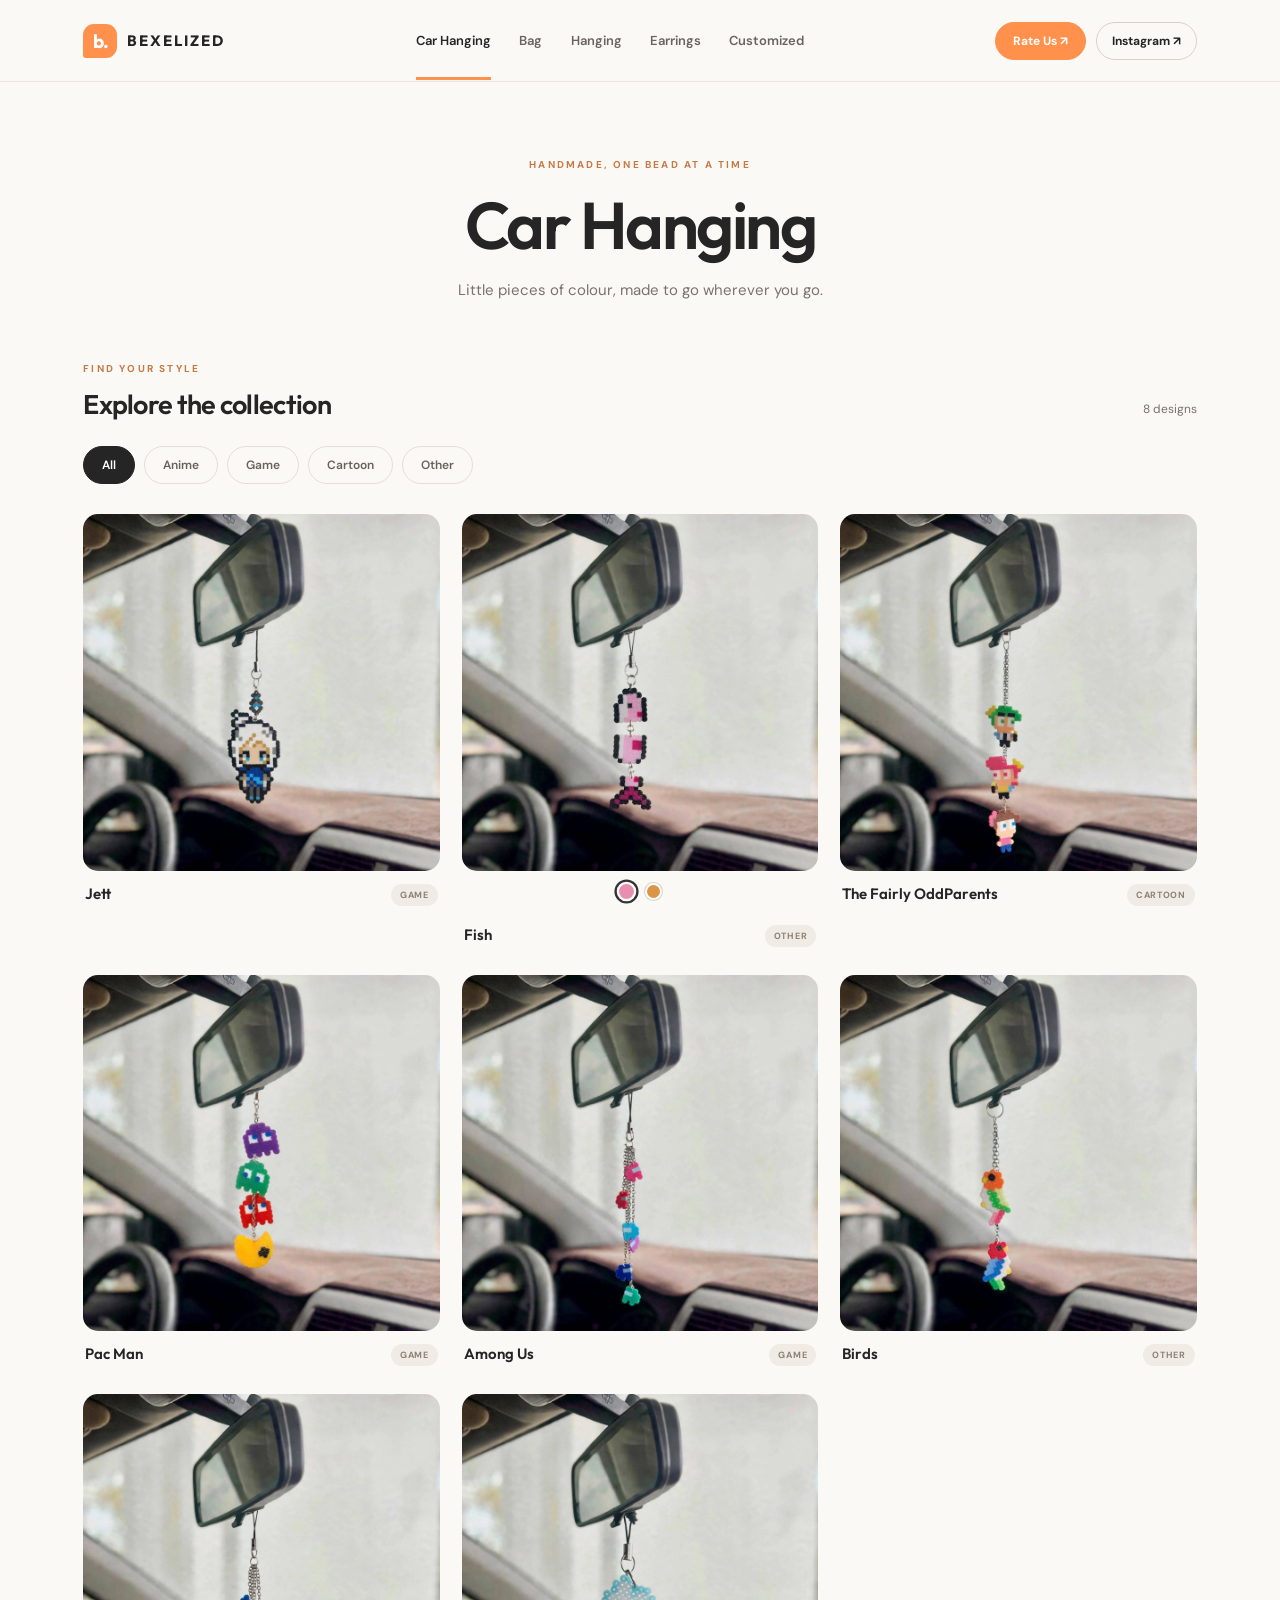
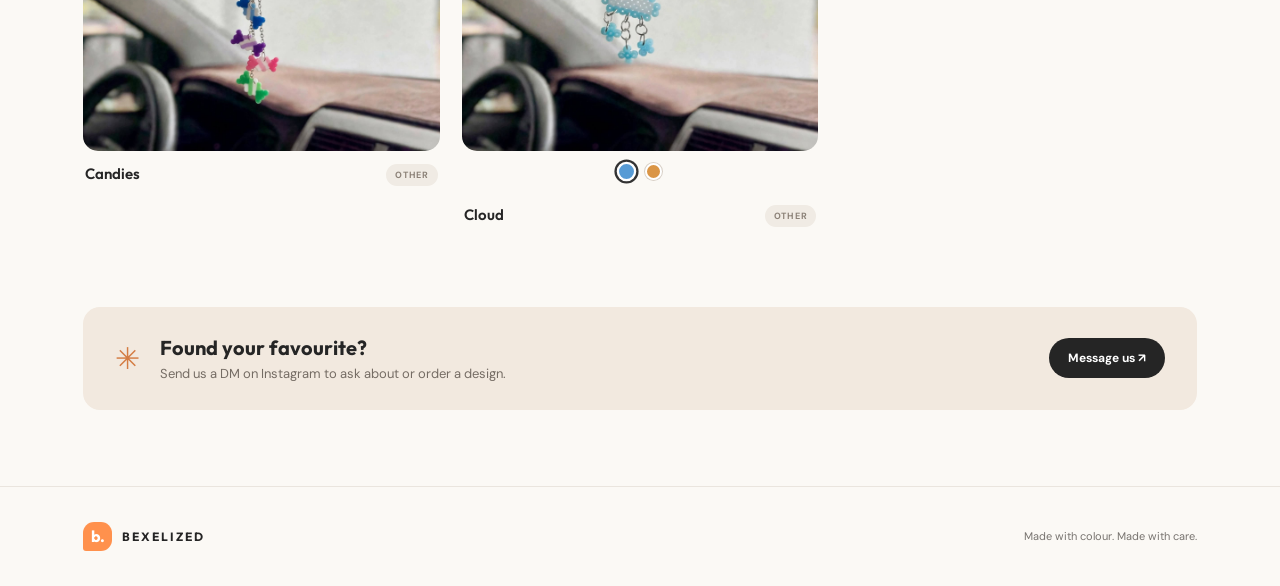
==== index.html @ 6158e5fc "Initial commit" ====
<!DOCTYPE html>
<html lang="en">
<head>
  <meta charset="UTF-8">
  <meta name="viewport" content="width=device-width, initial-scale=1.0">
  <meta name="description" content="Browse handmade fuse-bead creations by Bexelized.">
  <title>Bexelized | Car Hanging</title>
  <link rel="preconnect" href="https://fonts.googleapis.com">
  <link rel="preconnect" href="https://fonts.gstatic.com" crossorigin>
  <link href="https://fonts.googleapis.com/css2?family=DM+Sans:wght@400;500;600;700&family=Outfit:wght@400;500;600;700&display=swap" rel="stylesheet">
  <link rel="stylesheet" href="css/style.css">
  <script src="js/products.js" defer></script>
  <script src="js/app.js" defer></script>
</head>
<body data-category="car-hanging">
  <header class="site-header">
    <a class="brand" href="index.html" aria-label="Bexelized home">
      <span class="brand-mark">b.</span><span>BEXELIZED</span>
    </a>
    <button class="menu-toggle" aria-label="Open navigation" aria-expanded="false">☰</button>
    <nav class="main-nav" aria-label="Product categories">
      <a href="index.html" data-nav="car-hanging">Car Hanging</a>
      <a href="bag.html" data-nav="bag">Bag</a>
      <a href="hanging.html" data-nav="hanging">Hanging</a>
      <a href="earrings.html" data-nav="earrings">Earrings</a>
      <a href="customized.html" data-nav="customized">Customized</a>
    </nav>
    <div class="header-actions">
  <a class="survey-link" href="https://forms.gle/oTZRgMwAg2fXmKsX6"
     target="_blank" rel="noopener noreferrer">Rate Us ↗</a>

  <a class="instagram-link" href="https://www.instagram.com/bexelized/"
     target="_blank" rel="noopener noreferrer">Instagram ↗</a>
</div>
  </header>

  <main>
    <section class="intro">
      <p class="eyebrow">HANDMADE, ONE BEAD AT A TIME</p>
      <h1 id="page-title">Car Hanging</h1>
      <p class="intro-copy">Little pieces of colour, made to go wherever you go.</p>
    </section>

    <section class="catalog" aria-label="Product gallery">
      <div class="filter-heading">
        <div>
          <p class="eyebrow">FIND YOUR STYLE</p>
          <h2>Explore the collection</h2>
        </div>
        <p class="result-count" id="result-count" aria-live="polite"></p>
      </div>
      <div class="filters" role="group" aria-label="Filter products by style">
        <button class="filter-button active" data-filter="all">All</button>
        <button class="filter-button" data-filter="anime">Anime</button>
        <button class="filter-button" data-filter="game">Game</button>
        <button class="filter-button" data-filter="cartoon">Cartoon</button>
        <button class="filter-button" data-filter="other">Other</button>
      </div>
      <div class="product-grid" id="product-grid"></div>
      <p class="empty-state" id="empty-state" hidden>No products in this style yet. Try another filter.</p>
    </section>

    <section class="order-note">
      <span class="order-sparkle">✳</span>
      <div>
        <h2>Found your favourite?</h2>
        <p>Send us a DM on Instagram to ask about or order a design.</p>
      </div>
      <a class="dm-button" href="https://www.instagram.com/direct/t/18104654327009952/" target="_blank" rel="noreferrer">Message us ↗</a>
    </section>
  </main>

  <footer class="site-footer">
    <a class="brand footer-brand" href="index.html"><span class="brand-mark">b.</span><span>BEXELIZED</span></a>
    <p>Made with colour. Made with care.</p>
  </footer>
</body>
</html>
---- css/style.css ----
* { box-sizing: border-box; }
:root {
  --ink: #252525;
  --muted: #77736f;
  --paper: #fbf9f5;
  --white: #fff;
  --orange: #ff914d;
  --line: #eae5de;
  --soft: #f4eee7;
}
html { scroll-behavior: smooth; }
body { margin: 0; color: var(--ink); background: var(--paper); font-family: "DM Sans", sans-serif; }
a { color: inherit; text-decoration: none; }
.site-header {
  min-height: 82px; padding: 0 6.5%; display: flex; align-items: center;
  justify-content: space-between; gap: 28px; background: rgba(251,249,245,.94);
  border-bottom: 1px solid var(--line); position: sticky; top: 0; z-index: 10; backdrop-filter: blur(12px);
}
.brand { display: inline-flex; align-items: center; gap: 10px; font: 700 15px "Outfit", sans-serif; letter-spacing: 2px; white-space: nowrap; }
.brand-mark { width: 34px; height: 34px; display: grid; place-items: center; background: var(--orange); color: white; border-radius: 11px 11px 11px 3px; font: 700 19px "Outfit", sans-serif; letter-spacing: -1px; }
.main-nav { display: flex; align-items: center; justify-content: center; gap: clamp(14px, 2.2vw, 32px); }
.main-nav a { color: #69645f; font-size: 13px; font-weight: 600; padding: 31px 0 28px; border-bottom: 3px solid transparent; transition: .2s; white-space: nowrap; }
.main-nav a:hover, .main-nav a.active { color: var(--ink); border-color: var(--orange); }
.instagram-link { font-size: 12px; font-weight: 700; border: 1px solid #d9d0c6; border-radius: 30px; padding: 10px 15px; white-space: nowrap; }
.instagram-link:hover { background: var(--ink); border-color: var(--ink); color: white; }
.menu-toggle { display: none; border: 0; background: none; font-size: 24px; cursor: pointer; }
main { width: min(1120px, 87%); margin: 0 auto; }
.intro { text-align: center; padding: 76px 0 62px; }
.eyebrow { margin: 0 0 12px; color: #c77945; font-size: 10px; font-weight: 700; letter-spacing: 2.2px; }
h1, h2 { font-family: "Outfit", sans-serif; }
.intro h1 { margin: 0; font-size: clamp(42px, 6vw, 66px); font-weight: 600; letter-spacing: -2.5px; }
.intro-copy { margin: 14px 0 0; color: var(--muted); font-size: 15px; }
.catalog { padding-bottom: 80px; }
.filter-heading { display: flex; justify-content: space-between; align-items: end; gap: 20px; }
.filter-heading h2 { margin: 0; font-size: 27px; font-weight: 600; letter-spacing: -.7px; }
.result-count { color: var(--muted); font-size: 12px; margin: 0 0 4px; }
.filters { display: flex; flex-wrap: wrap; gap: 9px; padding: 25px 0 30px; }
.filter-button { border: 1px solid #e5ded5; background: transparent; color: #68625c; border-radius: 30px; padding: 10px 18px; font: 600 12px "DM Sans", sans-serif; cursor: pointer; transition: .2s; }
.filter-button:hover { border-color: var(--orange); color: var(--ink); }
.filter-button.active { background: var(--ink); border-color: var(--ink); color: white; }
.product-grid { display: grid; grid-template-columns: repeat(3, minmax(0, 1fr)); gap: 28px 22px; }
.product-card { min-width: 0; }
.product-photo { aspect-ratio: 1 / 1; overflow: hidden; border-radius: 15px; background: #f0e9df; position: relative; }
.product-photo img { width: 100%; height: 100%; display: block; object-fit: cover; transition: transform .45s ease; }
.product-card:hover .product-photo img { transform: scale(1.045); }
.photo-placeholder { width: 100%; height: 100%; display: grid; place-items: center; color: #a49a8e; font: 500 13px "Outfit", sans-serif; letter-spacing: .5px; background: radial-gradient(circle at 30% 25%, #fff9ef, #eadfd2); }
.product-info { display: flex; justify-content: space-between; align-items: start; gap: 10px; padding: 13px 2px 0; }
.product-info h3 { margin: 0; font: 600 15px "Outfit", sans-serif; }
.product-tag { color: #8b8177; background: #f0ebe4; border-radius: 20px; padding: 5px 9px; font-size: 9px; font-weight: 700; text-transform: uppercase; letter-spacing: .7px; white-space: nowrap; }
.empty-state { text-align: center; color: var(--muted); padding: 55px 10px; }
.order-note { margin: 0 0 76px; padding: 28px 32px; display: flex; align-items: center; gap: 20px; background: #f2e9df; border-radius: 17px; }
.order-sparkle { color: #d47c43; font-size: 30px; }
.order-note h2 { margin: 0 0 5px; font-size: 20px; }
.order-note p { margin: 0; color: #756c64; font-size: 13px; }
.dm-button { margin-left: auto; flex-shrink: 0; padding: 12px 19px; background: var(--ink); color: white; border-radius: 30px; font-size: 12px; font-weight: 700; }
.dm-button:hover { background: #c77945; }
.site-footer { min-height: 100px; padding: 25px 6.5%; border-top: 1px solid var(--line); display: flex; align-items: center; justify-content: space-between; }
.footer-brand { font-size: 12px; }
.footer-brand .brand-mark { width: 29px; height: 29px; font-size: 16px; }
.site-footer p { color: var(--muted); font-size: 11px; }
@media (max-width: 900px) {
  .site-header { padding: 0 5%; }
  .main-nav { gap: 13px; }
  .main-nav a { font-size: 11px; }
  .instagram-link { display: none; }
  .product-grid { grid-template-columns: repeat(2, minmax(0, 1fr)); }
}
@media (max-width: 640px) {
  .site-header { min-height: 68px; flex-wrap: wrap; }
  .menu-toggle { display: block; margin-left: auto; }
  .main-nav { display: none; order: 3; width: 100%; padding: 0 0 14px; flex-direction: column; align-items: stretch; gap: 0; }
  .main-nav.open { display: flex; }
  .main-nav a { padding: 12px 4px; border-bottom: 1px solid var(--line); }
  .intro { padding: 58px 0 48px; }
  .intro h1 { letter-spacing: -1.5px; }
  .filter-heading { align-items: start; flex-direction: column; gap: 8px; }
  .filters { gap: 7px; padding: 20px 0 24px; }
  .filter-button { padding: 9px 13px; font-size: 11px; }
  .product-grid { gap: 22px 13px; }
  .product-info { flex-direction: column; gap: 7px; }
  .order-note { align-items: flex-start; flex-wrap: wrap; padding: 23px; margin-bottom: 55px; }
  .order-note > div { flex: 1; min-width: 180px; }
  .dm-button { margin-left: 49px; }
  .site-footer { padding: 22px 6.5%; }
}
@media (max-width: 380px) { .product-grid { grid-template-columns: 1fr 1fr; } .product-tag { font-size: 8px; } }
.header-actions {
  display: flex;
  align-items: center;
  gap: 10px;
}

.survey-link {
  font-size: 12px;
  font-weight: 700;
  background: var(--orange);
  color: white;
  border: 1px solid var(--orange);
  border-radius: 30px;
  padding: 10px 17px;
  white-space: nowrap;
  transition: .2s;
}

.survey-link:hover {
  background: var(--ink);
  border-color: var(--ink);
}
/* Product color selector */

.product-swatches {
  display: flex;
  justify-content: center;
  align-items: center;
  gap: 10px;
  padding: 12px 0;
}

.color-swatch {
  width: 17px;
  height: 17px;
  padding: 0;
  border: 2px solid white;
  border-radius: 50%;
  box-shadow: 0 0 0 1px #d8d0c7;
  cursor: pointer;
  transition: 0.2s ease;
}

.color-swatch:hover {
  transform: scale(1.2);
}

.color-swatch.active {
  box-shadow: 0 0 0 2px #333;
  transform: scale(1.15);
}
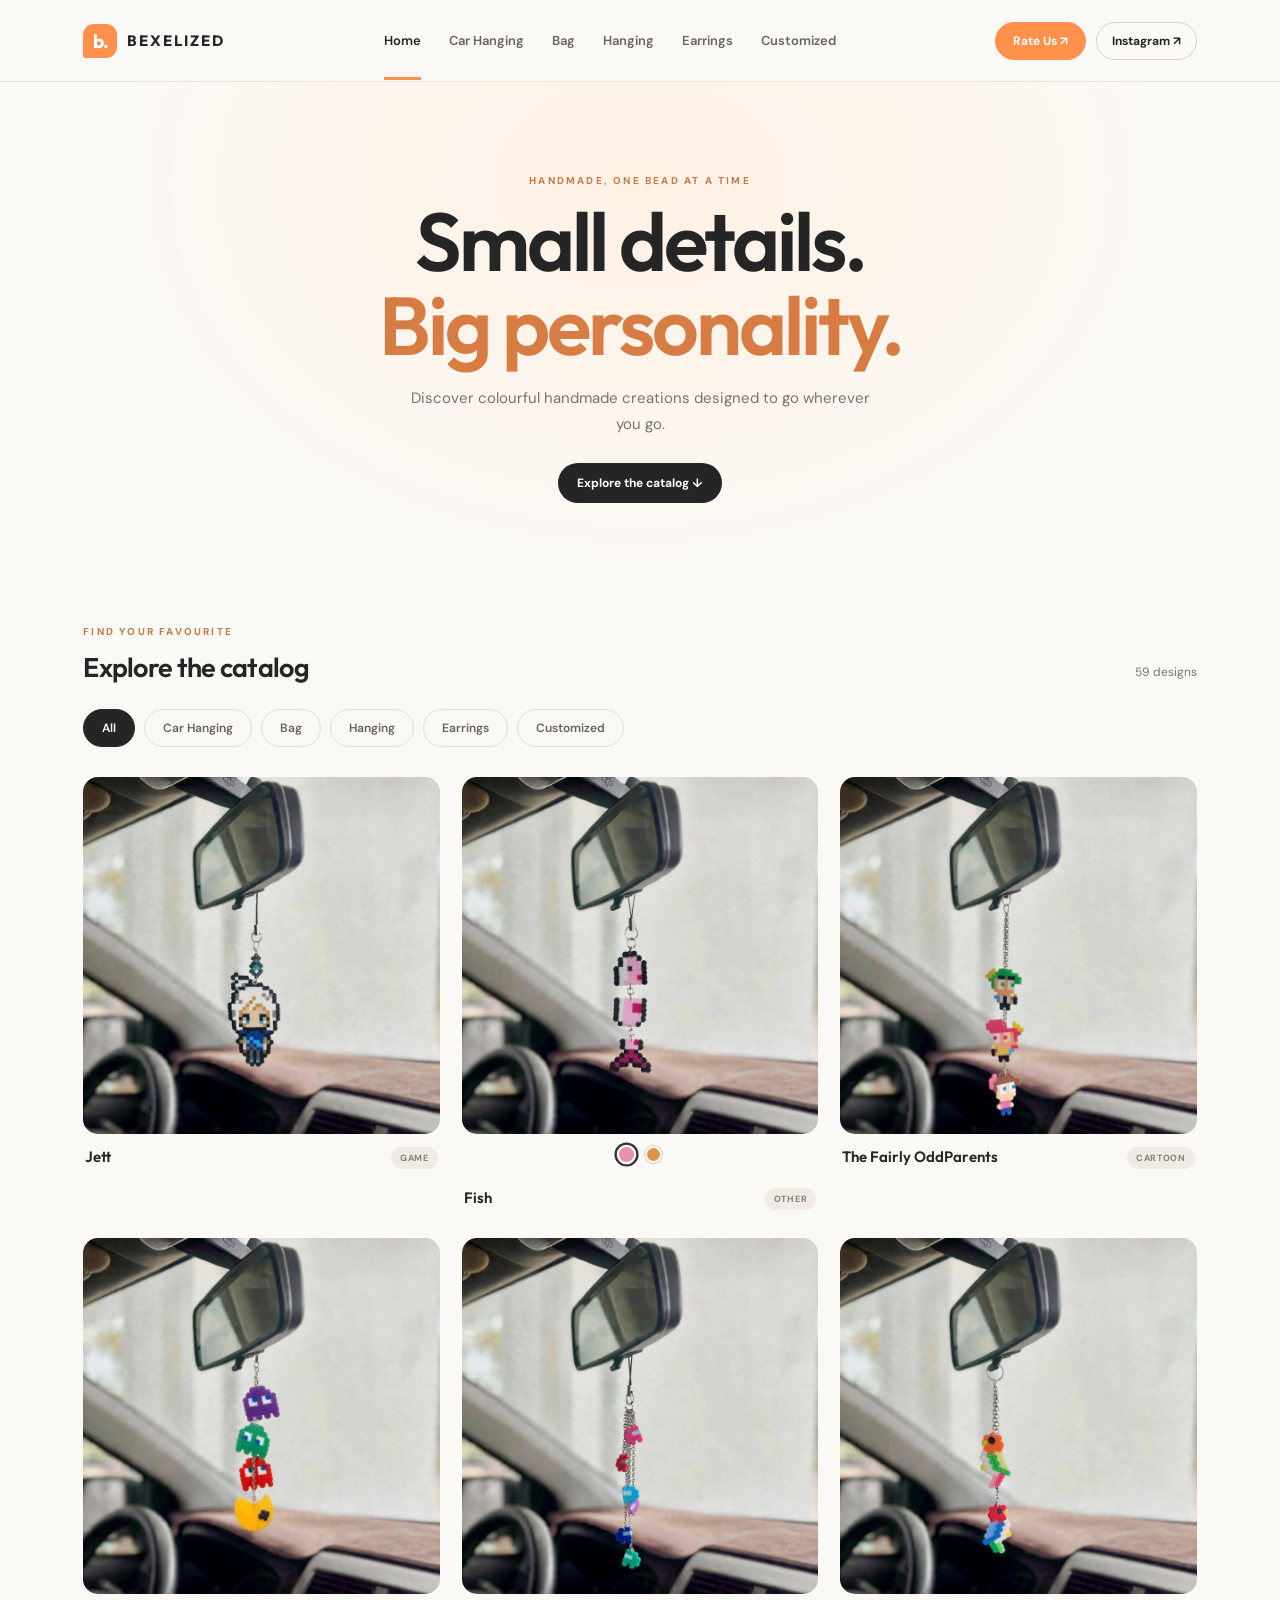
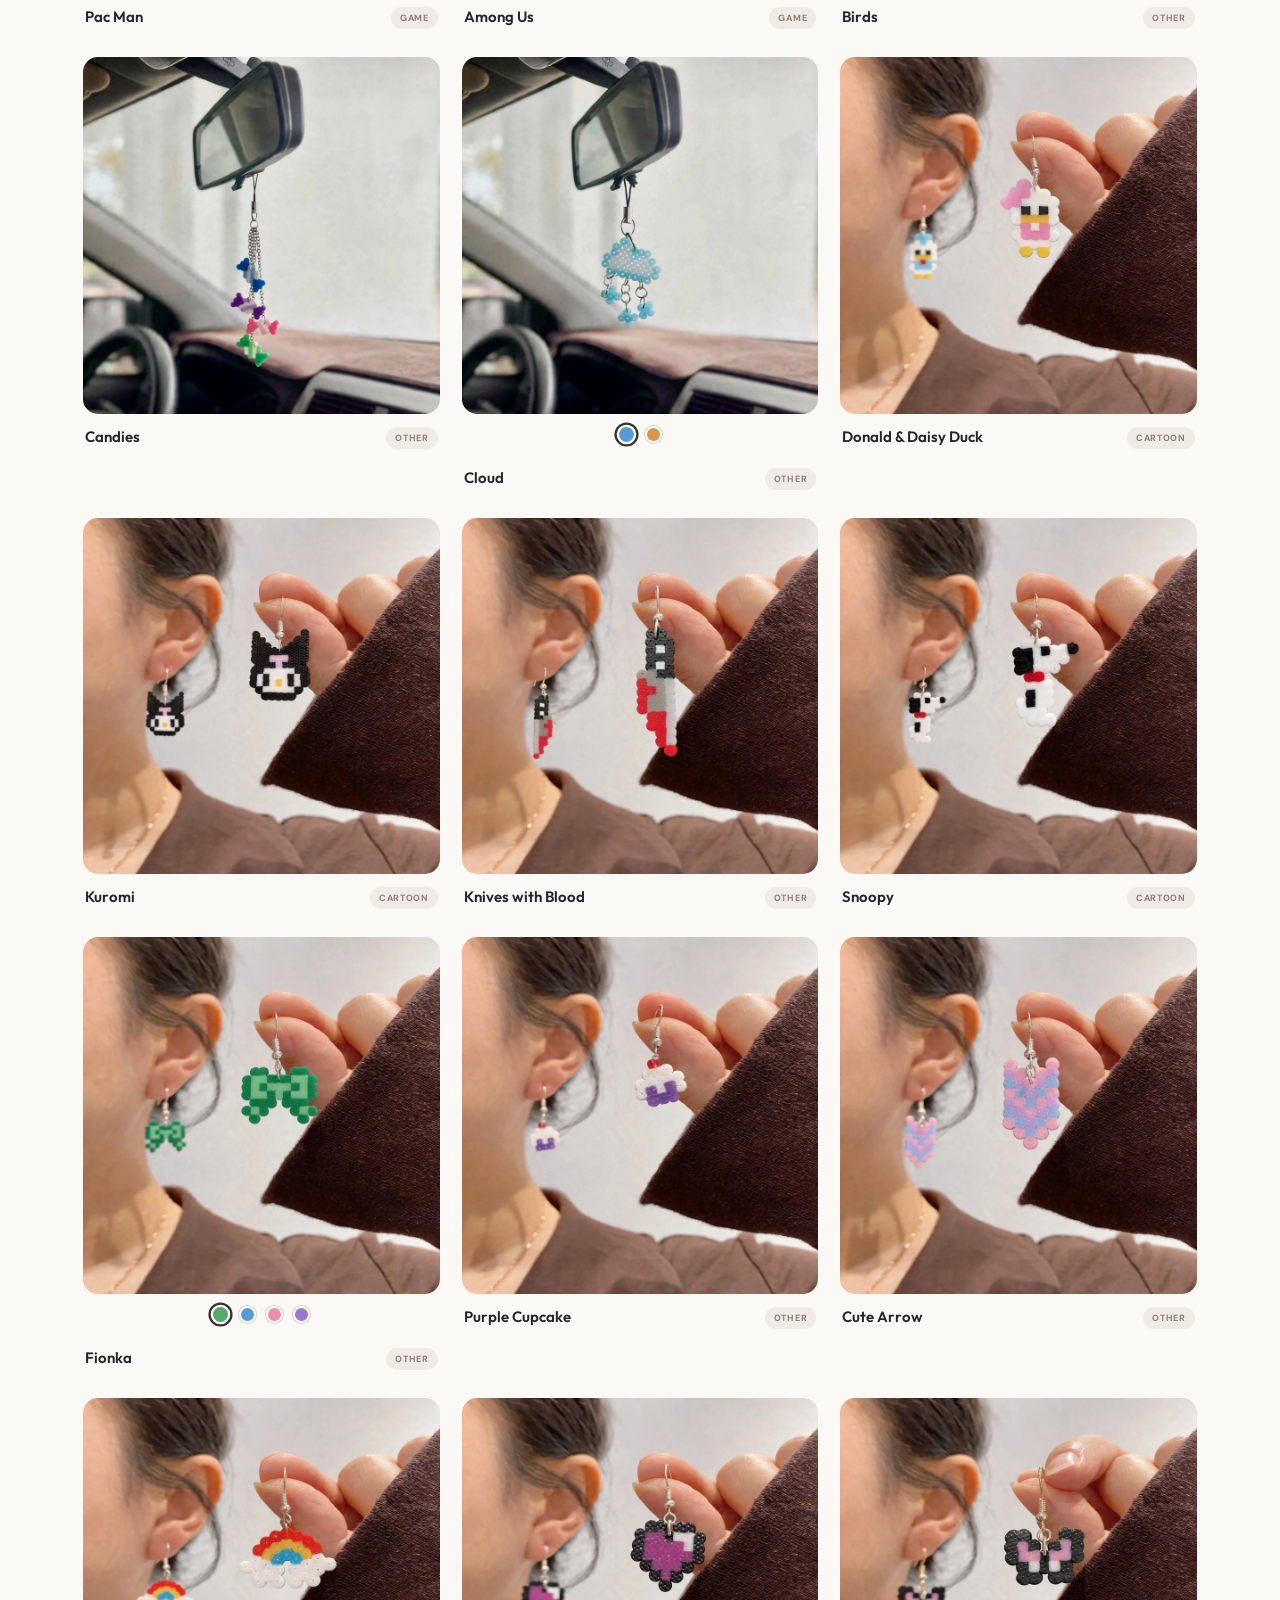
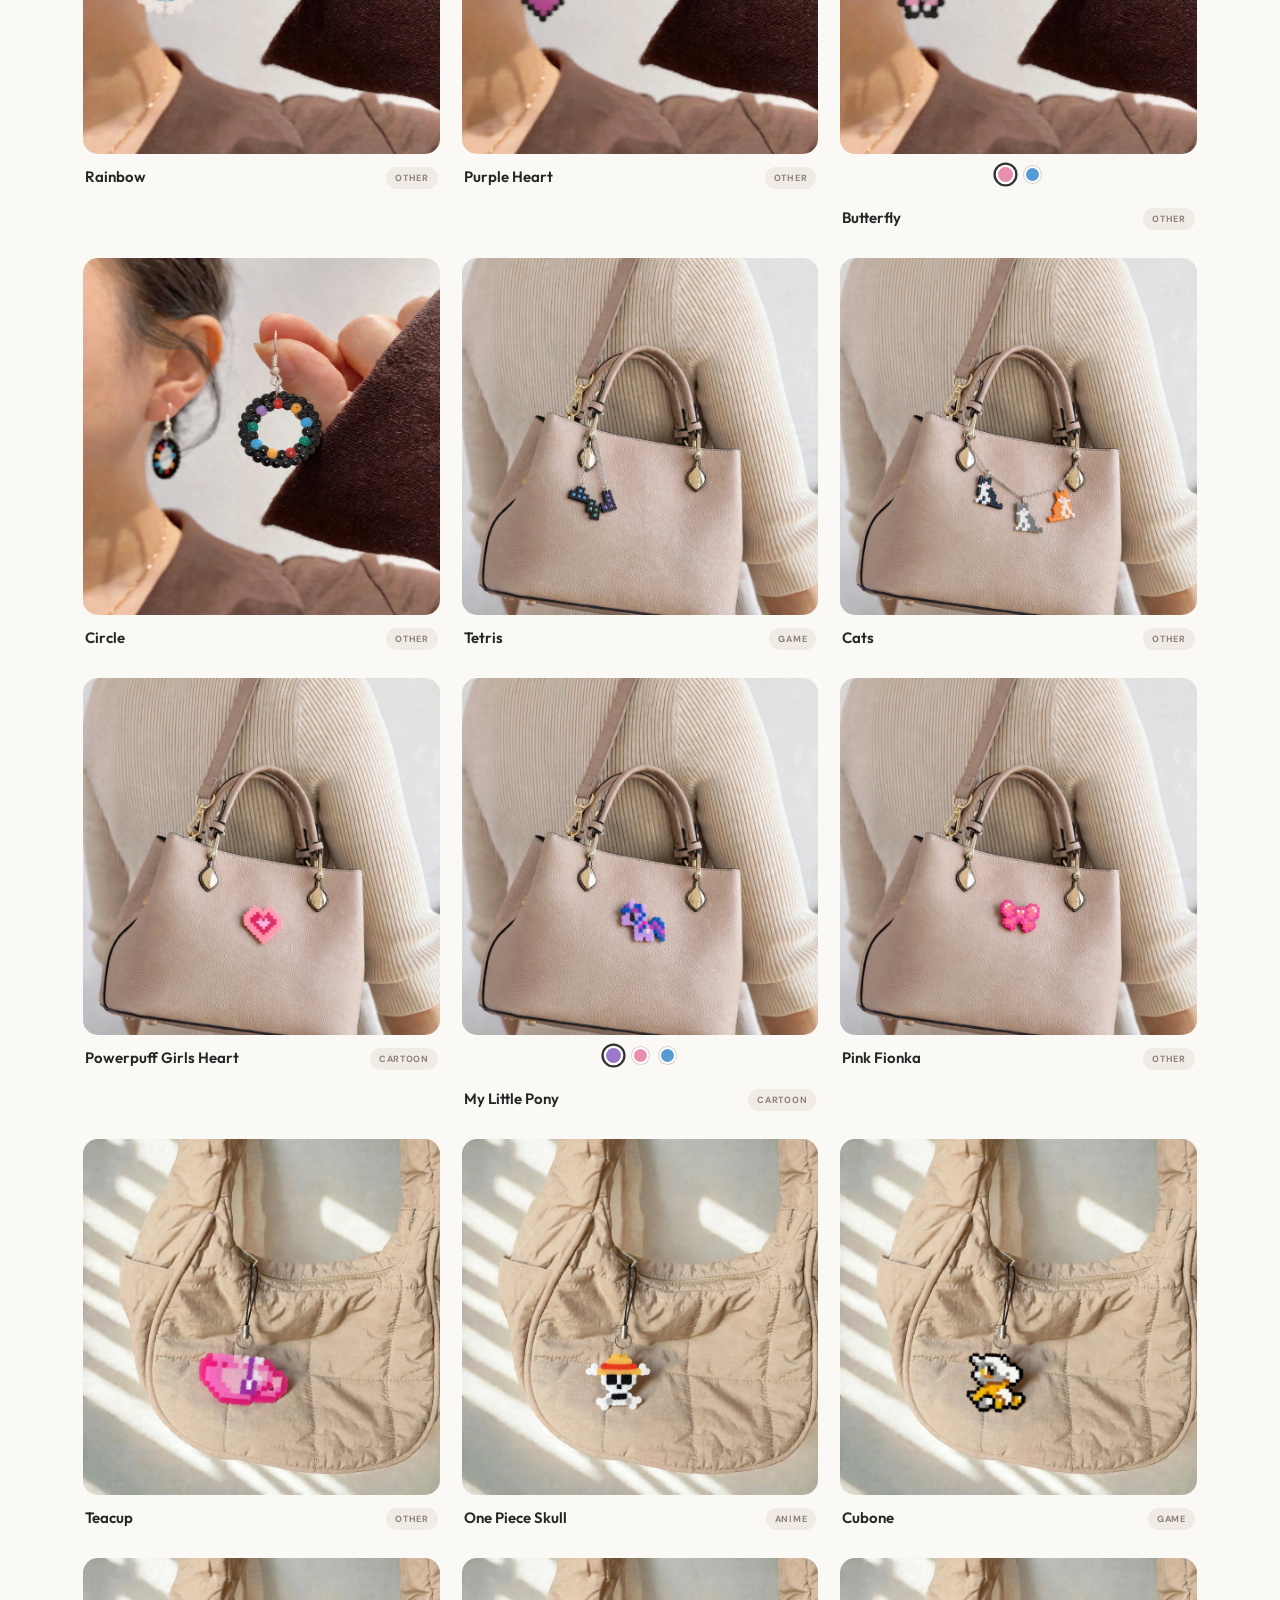
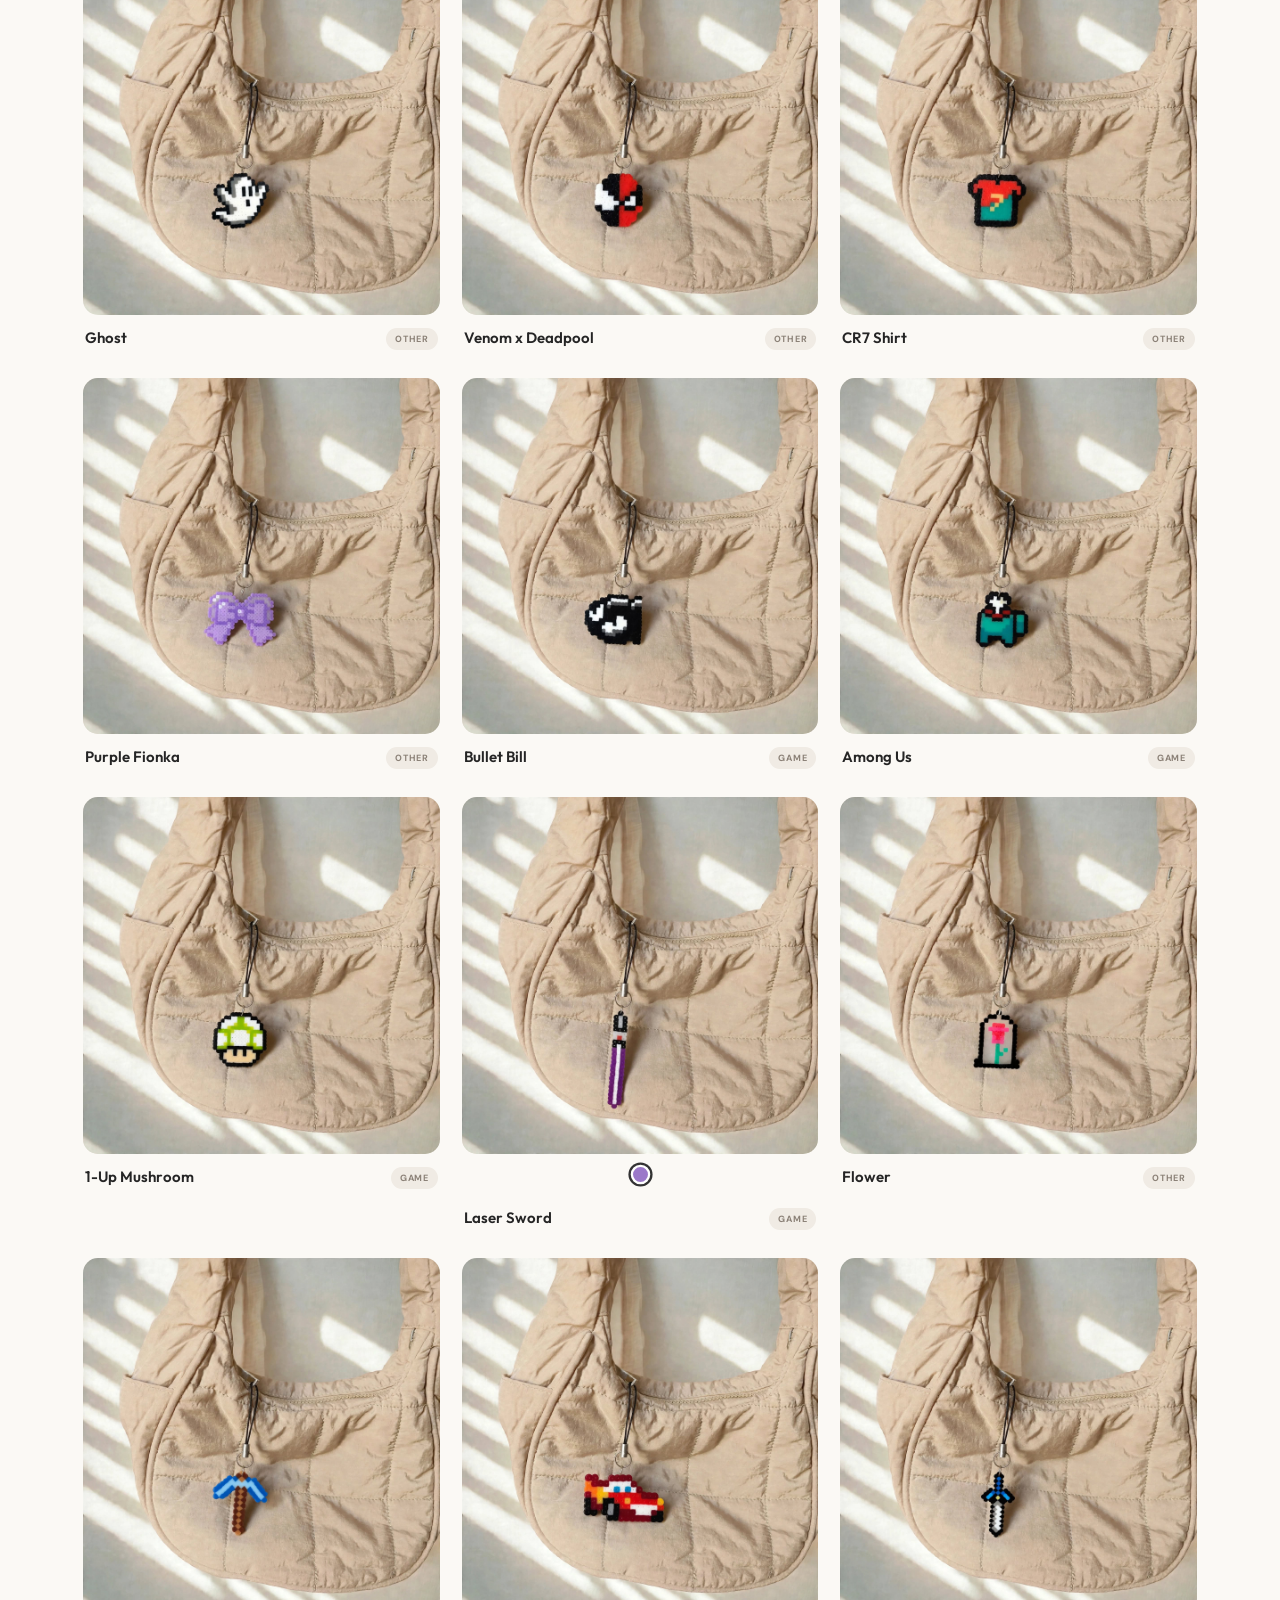
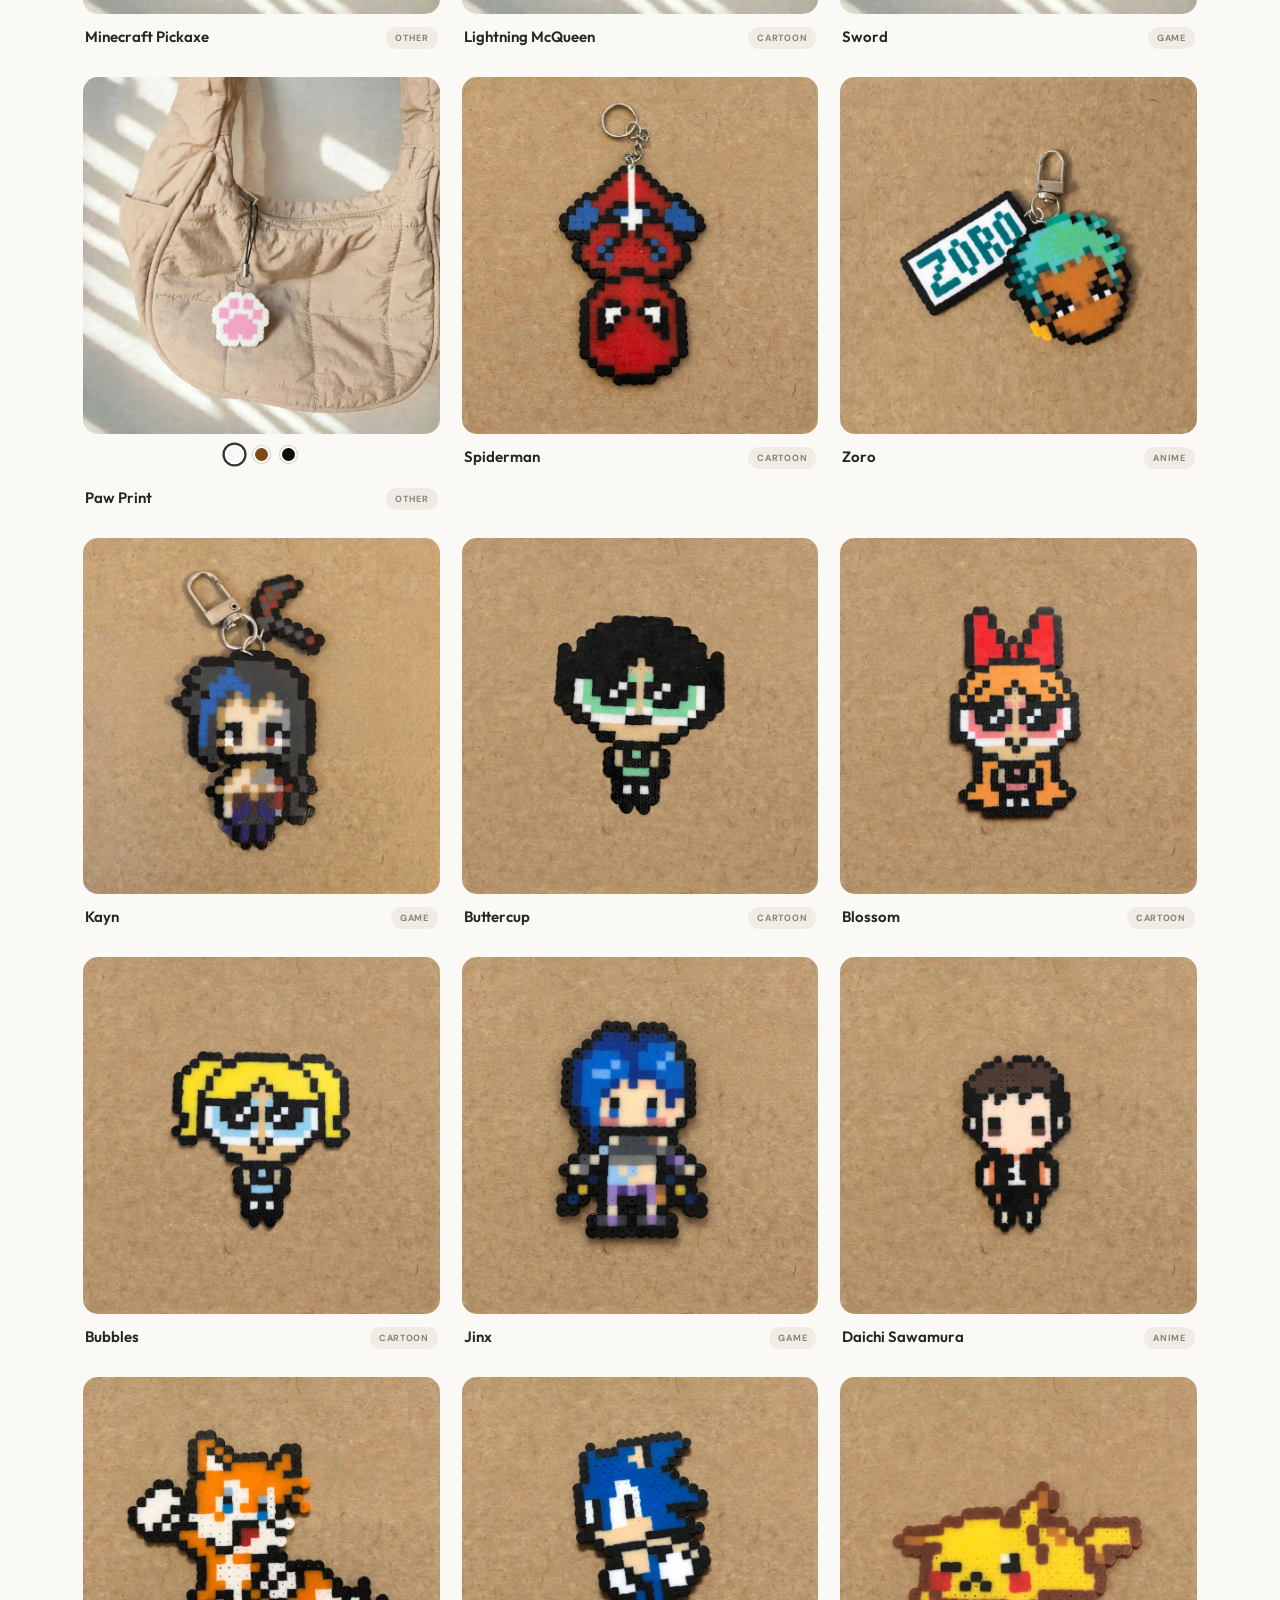
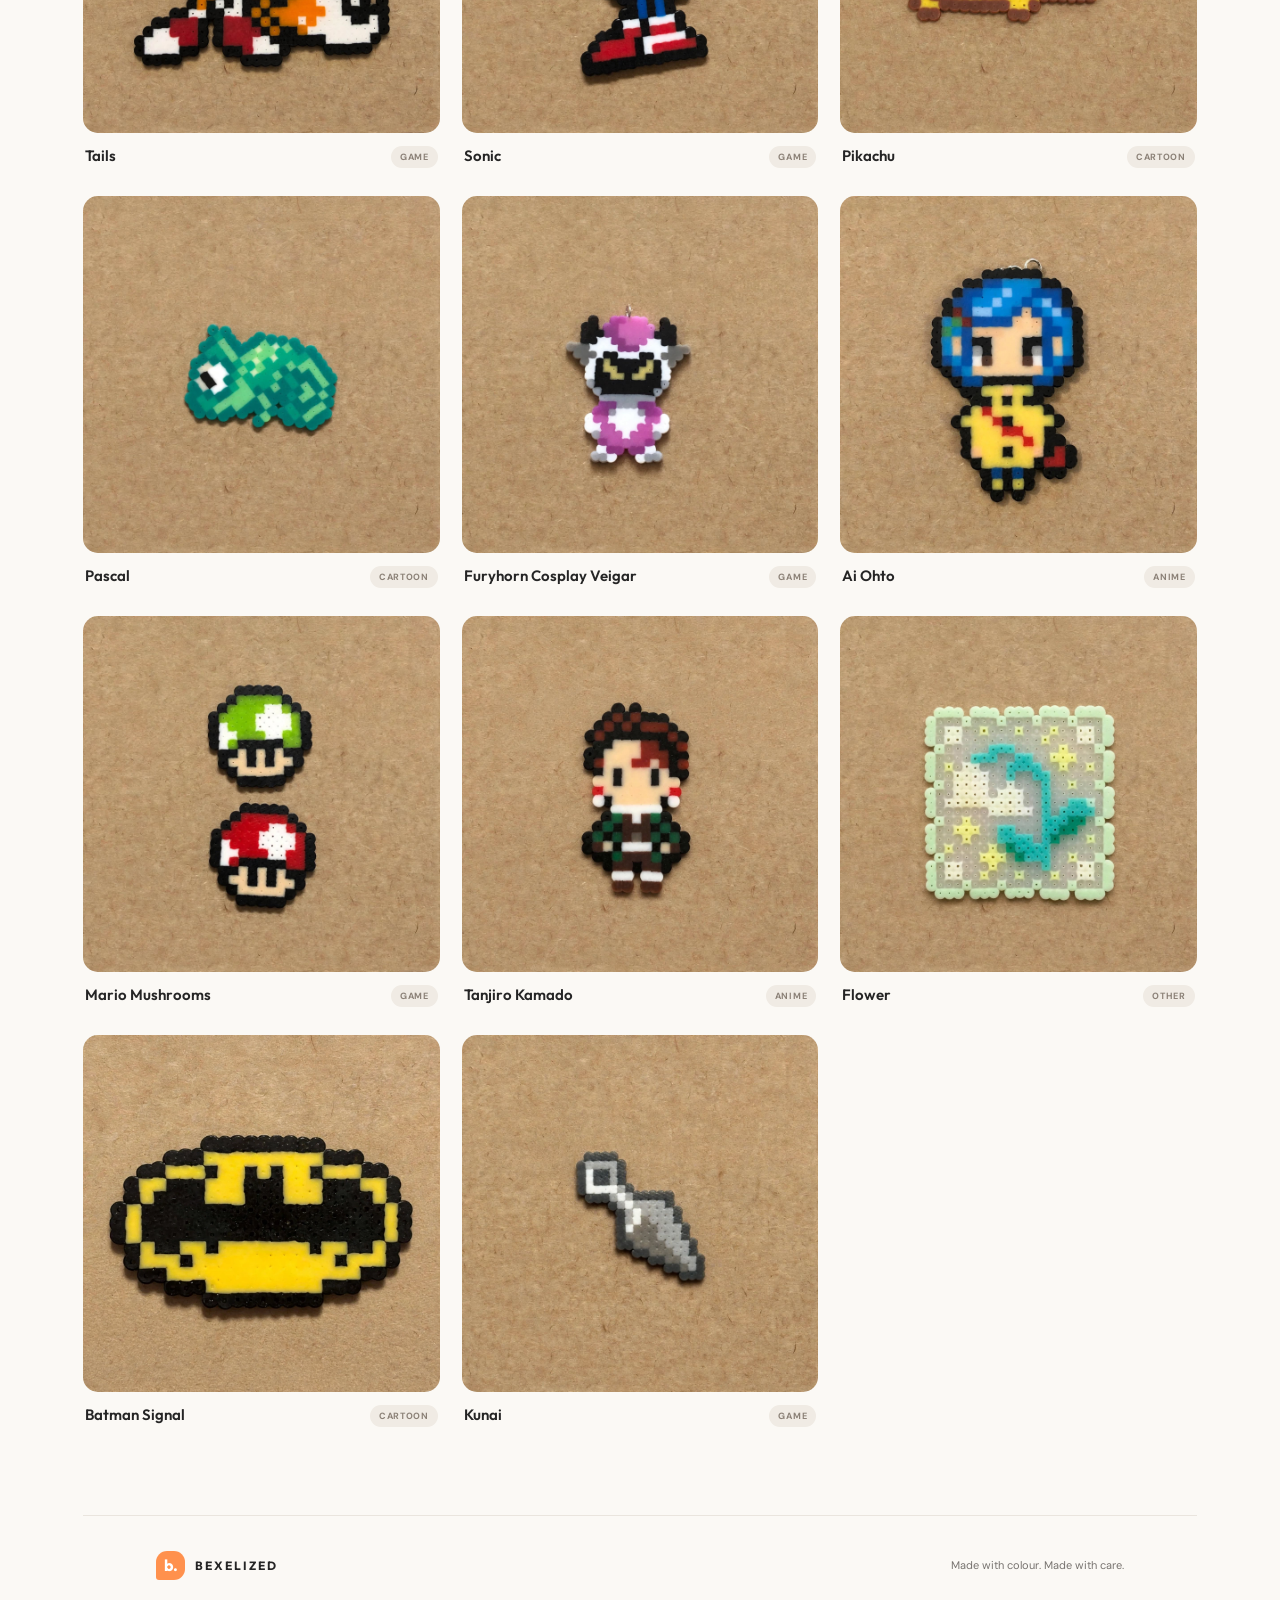
==== commit 38d4a476: "Home Page" ====
--- a/index.html
+++ b/index.html
@@ -4,22 +4,24 @@
   <meta charset="UTF-8">
   <meta name="viewport" content="width=device-width, initial-scale=1.0">
   <meta name="description" content="Browse handmade fuse-bead creations by Bexelized.">
-  <title>Bexelized | Car Hanging</title>
+  <title>Bexelized | Home</title>
   <link rel="preconnect" href="https://fonts.googleapis.com">
   <link rel="preconnect" href="https://fonts.gstatic.com" crossorigin>
   <link href="https://fonts.googleapis.com/css2?family=DM+Sans:wght@400;500;600;700&family=Outfit:wght@400;500;600;700&display=swap" rel="stylesheet">
   <link rel="stylesheet" href="css/style.css">
+  <link rel="icon" href="data:image/svg+xml,<svg xmlns=%22http://www.w3.org/2000/svg%22 viewBox=%220 0 100 100%22><text y=%22.9em%22 font-size=%2290%22>✨</text></svg>">
   <script src="js/products.js" defer></script>
   <script src="js/app.js" defer></script>
 </head>
-<body data-category="car-hanging">
+<body data-category="home">
   <header class="site-header">
     <a class="brand" href="index.html" aria-label="Bexelized home">
       <span class="brand-mark">b.</span><span>BEXELIZED</span>
     </a>
     <button class="menu-toggle" aria-label="Open navigation" aria-expanded="false">☰</button>
     <nav class="main-nav" aria-label="Product categories">
-      <a href="index.html" data-nav="car-hanging">Car Hanging</a>
+      <a href="index.html" data-nav="home">Home</a>
+      <a href="car-hanging.html">Car Hanging</a>
       <a href="bag.html" data-nav="bag">Bag</a>
       <a href="hanging.html" data-nav="hanging">Hanging</a>
       <a href="earrings.html" data-nav="earrings">Earrings</a>
@@ -34,45 +36,56 @@
 </div>
   </header>
 
-  <main>
-    <section class="intro">
+  <main class="home-main">
+    <section class="home-hero">
       <p class="eyebrow">HANDMADE, ONE BEAD AT A TIME</p>
-      <h1 id="page-title">Car Hanging</h1>
-      <p class="intro-copy">Little pieces of colour, made to go wherever you go.</p>
+      <h1>Small details.<br><span>Big personality.</span></h1>
+      <p class="intro-copy">Discover colourful handmade creations designed to go wherever you go.</p>
+      <a class="dm-button hero-button" href="#catalog">Explore the catalog ↓</a>
     </section>
 
-    <section class="catalog" aria-label="Product gallery">
+    <section class="catalog home-catalog" id="catalog" aria-label="Product catalog">
       <div class="filter-heading">
-        <div>
-          <p class="eyebrow">FIND YOUR STYLE</p>
-          <h2>Explore the collection</h2>
-        </div>
+        <div><p class="eyebrow">FIND YOUR FAVOURITE</p><h2>Explore the catalog</h2></div>
         <p class="result-count" id="result-count" aria-live="polite"></p>
       </div>
-      <div class="filters" role="group" aria-label="Filter products by style">
+      <div class="filters" role="group" aria-label="Filter products by category">
         <button class="filter-button active" data-filter="all">All</button>
-        <button class="filter-button" data-filter="anime">Anime</button>
-        <button class="filter-button" data-filter="game">Game</button>
-        <button class="filter-button" data-filter="cartoon">Cartoon</button>
-        <button class="filter-button" data-filter="other">Other</button>
+        <button class="filter-button" data-filter="car-hanging">Car Hanging</button>
+        <button class="filter-button" data-filter="bag">Bag</button>
+        <button class="filter-button" data-filter="hanging">Hanging</button>
+        <button class="filter-button" data-filter="earrings">Earrings</button>
+        <button class="filter-button" data-filter="customized">Customized</button>
       </div>
-      <div class="product-grid" id="product-grid"></div>
-      <p class="empty-state" id="empty-state" hidden>No products in this style yet. Try another filter.</p>
+      <div class="product-grid" id="product-grid">
+        
+      </div>
+      <p class="empty-state" id="empty-state" hidden>No designs here yet. Check back soon!</p>
+    </section>
+
+
+    <!--
+    <section class="events-section" id="events">
+      <div class="filter-heading">
+        <div><p class="eyebrow">WHERE WE'VE BEEN</p><h2>Events</h2></div>
+        <p class="events-subtitle">A little look at our pop-ups, markets & special moments.</p>
+      </div>
+      <div class="event-gallery">
+        <article class="event-card event-placeholder"><div class="event-image-placeholder">✳</div><h3>Our event moments</h3><p>Add your event photos to <code>images/events/</code> and update this section.</p></article>
+      </div>
     </section>
 
     <section class="order-note">
       <span class="order-sparkle">✳</span>
-      <div>
-        <h2>Found your favourite?</h2>
-        <p>Send us a DM on Instagram to ask about or order a design.</p>
-      </div>
-      <a class="dm-button" href="https://www.instagram.com/direct/t/18104654327009952/" target="_blank" rel="noreferrer">Message us ↗</a>
+      <div><h2>Found your favourite?</h2><p>Send us a DM on Instagram to ask about or order a design.</p></div>
+      <a class="dm-button" href="https://www.instagram.com/bexelized/" target="_blank" rel="noreferrer">Message us ↗</a>
     </section>
   </main>
+-->
 
   <footer class="site-footer">
     <a class="brand footer-brand" href="index.html"><span class="brand-mark">b.</span><span>BEXELIZED</span></a>
     <p>Made with colour. Made with care.</p>
   </footer>
 </body>
-</html>
+</html>
--- a/css/style.css
+++ b/css/style.css
@@ -134,4 +134,30 @@
 .color-swatch.active {
   box-shadow: 0 0 0 2px #333;
   transform: scale(1.15);
+}
+/* Home page */
+.home-main { width: min(1180px, 87%); }
+.home-hero { text-align: center; padding: 92px 15px 88px; background: radial-gradient(ellipse at 50% 20%, #fff1e4 0, rgba(255,241,228,0) 68%); }
+.home-hero h1 { margin: 0; font: 600 clamp(48px, 7vw, 82px)/1.02 "Outfit", sans-serif; letter-spacing: -3px; }
+.home-hero h1 span { color: #d77c43; }
+.home-hero .intro-copy { max-width: 480px; margin: 20px auto 26px; line-height: 1.7; }
+.hero-button { display: inline-block; margin: 0; }
+.home-catalog { padding: 34px 0 88px; scroll-margin-top: 100px; }
+.events-section { padding: 20px 0 82px; scroll-margin-top: 110px; }
+.events-subtitle { color: var(--muted); font-size: 12px; margin: 0 0 4px; }
+.event-gallery { display: grid; grid-template-columns: repeat(3, minmax(0,1fr)); gap: 22px; margin-top: 28px; }
+.event-card { min-width: 0; }
+.event-card img { display: block; width: 100%; aspect-ratio: 4 / 3; object-fit: cover; border-radius: 15px; background: #f0e9df; }
+.event-card h3 { margin: 13px 2px 5px; font: 600 16px "Outfit", sans-serif; }
+.event-card p { margin: 0 2px; color: var(--muted); font-size: 12px; line-height: 1.6; }
+.event-image-placeholder { aspect-ratio: 4 / 3; display: grid; place-items: center; border-radius: 15px; background: linear-gradient(135deg,#f8e8d9,#e9f0e9); color: #c77945; font-size: 52px; }
+.event-placeholder code { background: #f0ebe4; padding: 2px 5px; border-radius: 4px; }
+@media (max-width: 900px) { .event-gallery { grid-template-columns: repeat(2,minmax(0,1fr)); } }
+@media (max-width: 640px) {
+  .home-hero { padding: 68px 4px 64px; }
+  .home-hero h1 { letter-spacing: -2px; }
+  .home-catalog { padding-bottom: 60px; }
+  .events-section { padding-bottom: 58px; }
+  .events-subtitle { line-height: 1.5; }
+  .event-gallery { grid-template-columns: 1fr 1fr; gap: 14px; }
 }
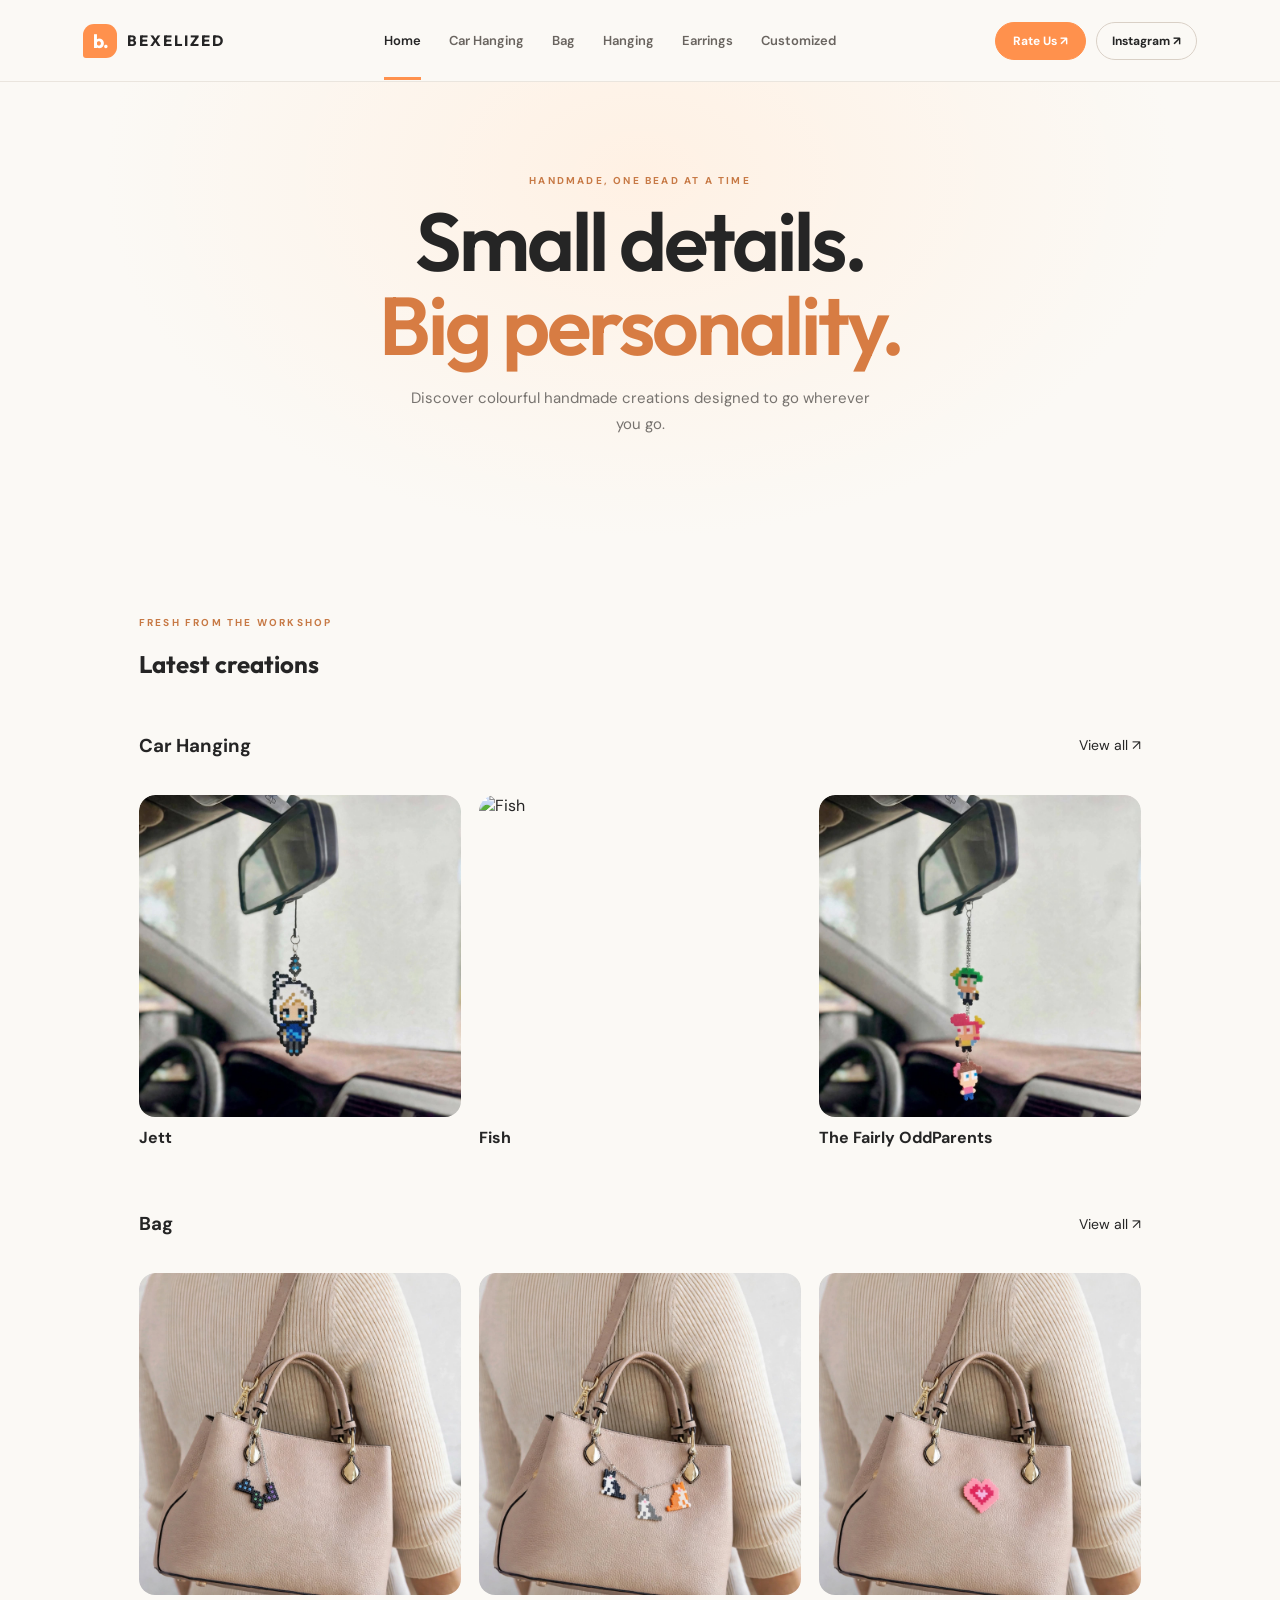
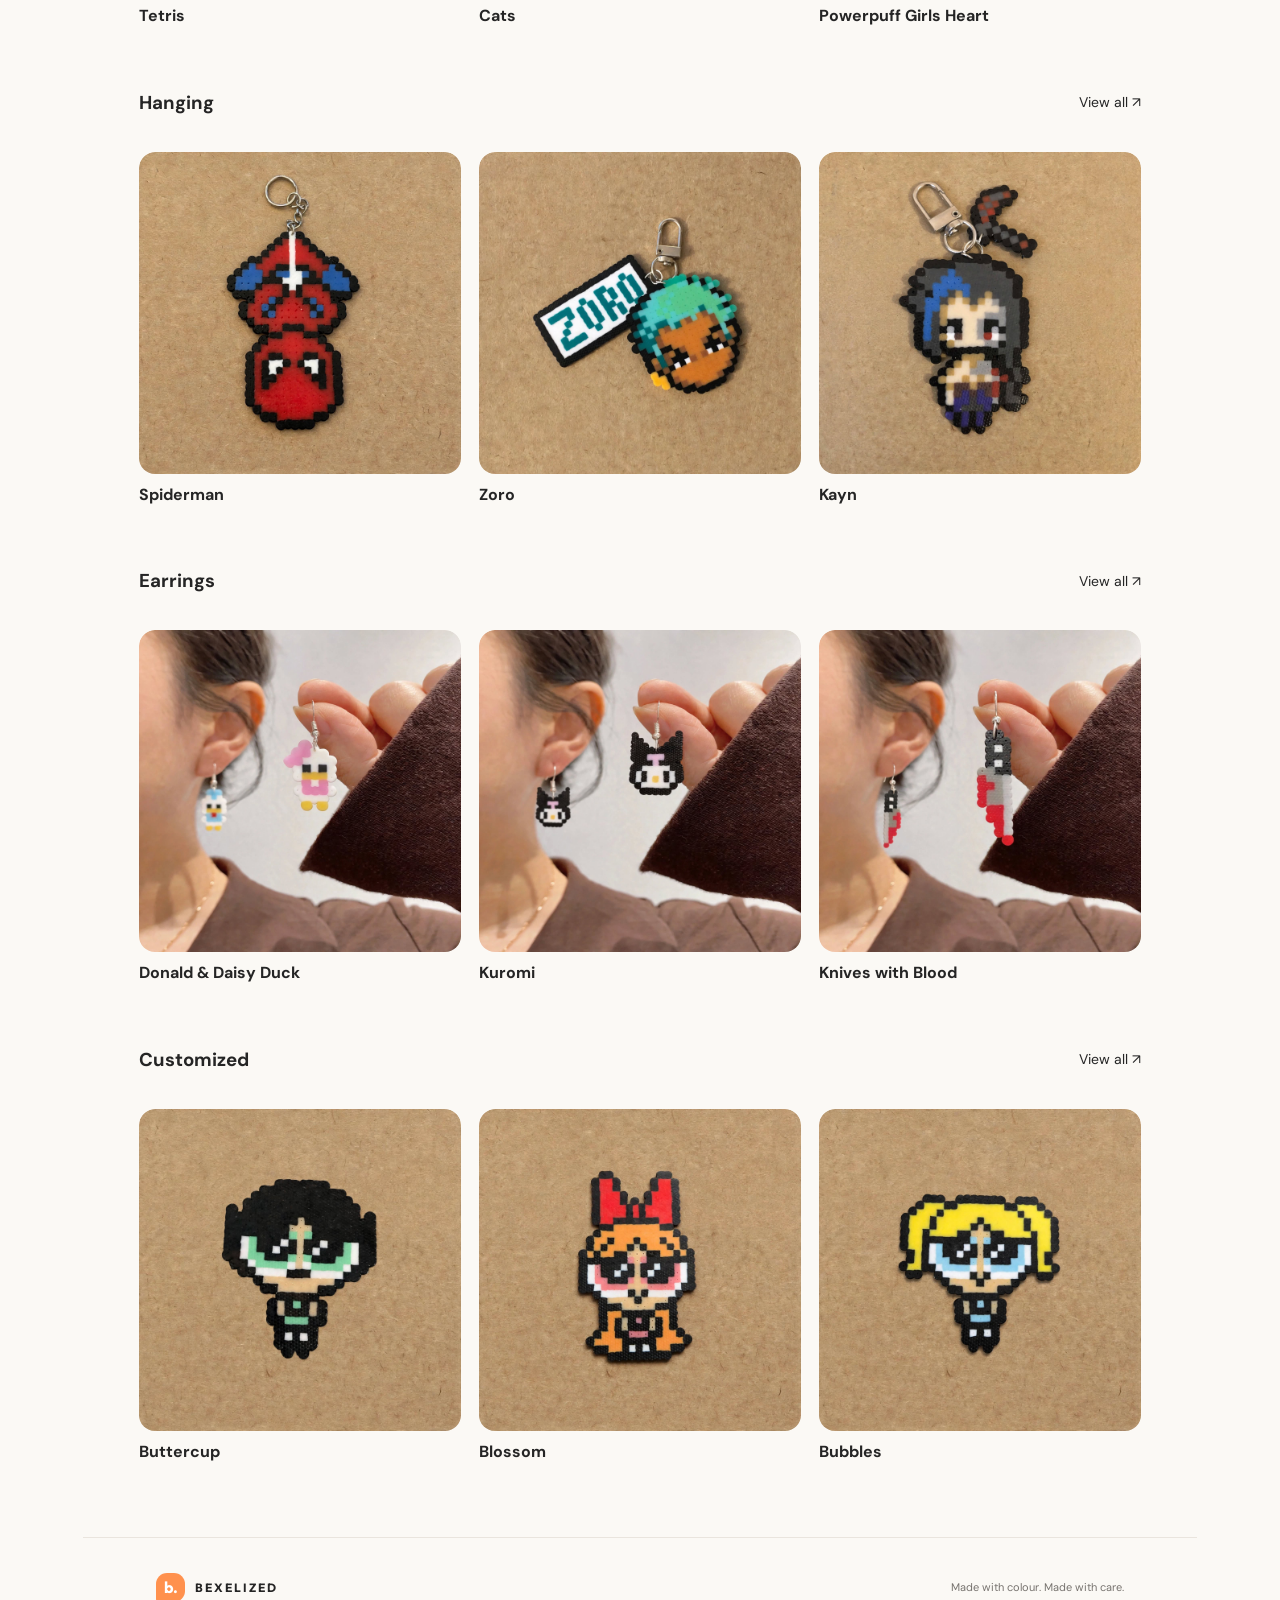
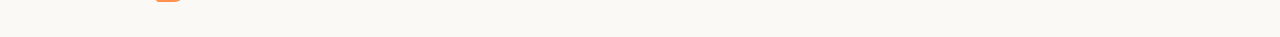
==== commit 0217e530: "Small Adjustments" ====
--- a/index.html
+++ b/index.html
@@ -41,27 +41,18 @@
       <p class="eyebrow">HANDMADE, ONE BEAD AT A TIME</p>
       <h1>Small details.<br><span>Big personality.</span></h1>
       <p class="intro-copy">Discover colourful handmade creations designed to go wherever you go.</p>
-      <a class="dm-button hero-button" href="#catalog">Explore the catalog ↓</a>
     </section>
 
-    <section class="catalog home-catalog" id="catalog" aria-label="Product catalog">
-      <div class="filter-heading">
-        <div><p class="eyebrow">FIND YOUR FAVOURITE</p><h2>Explore the catalog</h2></div>
-        <p class="result-count" id="result-count" aria-live="polite"></p>
-      </div>
-      <div class="filters" role="group" aria-label="Filter products by category">
-        <button class="filter-button active" data-filter="all">All</button>
-        <button class="filter-button" data-filter="car-hanging">Car Hanging</button>
-        <button class="filter-button" data-filter="bag">Bag</button>
-        <button class="filter-button" data-filter="hanging">Hanging</button>
-        <button class="filter-button" data-filter="earrings">Earrings</button>
-        <button class="filter-button" data-filter="customized">Customized</button>
-      </div>
-      <div class="product-grid" id="product-grid">
-        
-      </div>
-      <p class="empty-state" id="empty-state" hidden>No designs here yet. Check back soon!</p>
-    </section>
+</section>
+
+<section class="latest-section">
+  <div class="latest-heading">
+    <p class="eyebrow">FRESH FROM THE WORKSHOP</p>
+    <h2>Latest creations</h2>
+  </div>
+
+  <div id="latest-categories"></div>
+</section>
 
 
     <!--
--- a/css/style.css
+++ b/css/style.css
@@ -160,4 +160,104 @@
   .events-section { padding-bottom: 58px; }
   .events-subtitle { line-height: 1.5; }
   .event-gallery { grid-template-columns: 1fr 1fr; gap: 14px; }
-}+}
+
+/* Category shortcuts */
+
+.category-shortcuts,
+.latest-section {
+  margin: 65px auto;
+  width: min(1100px, 90%);
+}
+
+.category-buttons {
+  display: flex;
+  flex-wrap: wrap;
+  gap: 12px;
+  margin-top: 25px;
+}
+
+.category-buttons a {
+  text-decoration: none;
+  color: inherit;
+  border: 1px solid #ddd;
+  border-radius: 30px;
+  padding: 12px 22px;
+  transition: 0.25s ease;
+}
+
+.category-buttons a:hover {
+  background: #b9e8df;
+  border-color: #b9e8df;
+  transform: translateY(-3px);
+}
+
+/* Latest creations */
+
+.latest-category {
+  margin: 35px 0;
+}
+
+.latest-category-heading {
+  display: flex;
+  justify-content: space-between;
+  align-items: center;
+  margin-bottom: 18px;
+}
+
+.latest-category-heading a {
+  text-decoration: none;
+  color: inherit;
+  font-size: 14px;
+}
+
+.latest-carousel {
+  display: grid;
+  grid-auto-flow: column;
+  grid-auto-columns: minmax(0, 1fr);
+  grid-template-columns: repeat(3, minmax(0, 1fr));
+  gap: 18px;
+}
+
+.latest-card {
+  min-width: 0;
+  overflow: hidden;
+  border-radius: 16px;
+  animation: fadeUp 0.5s ease both;
+}
+
+.latest-card img {
+  width: 100%;
+  aspect-ratio: 1;
+  object-fit: cover;
+  border-radius: 16px;
+  display: block;
+}
+
+.latest-card h4 {
+  margin: 10px 0;
+}
+
+@keyframes fadeUp {
+  from {
+    opacity: 0;
+    transform: translateY(12px);
+  }
+  to {
+    opacity: 1;
+    transform: translateY(0);
+  }
+}
+
+@media (max-width: 600px) {
+  .latest-carousel {
+    grid-auto-columns: 75%;
+    grid-template-columns: none;
+    overflow-x: auto;
+    scroll-snap-type: x mandatory;
+  }
+
+  .latest-card {
+    scroll-snap-align: start;
+  }
+}
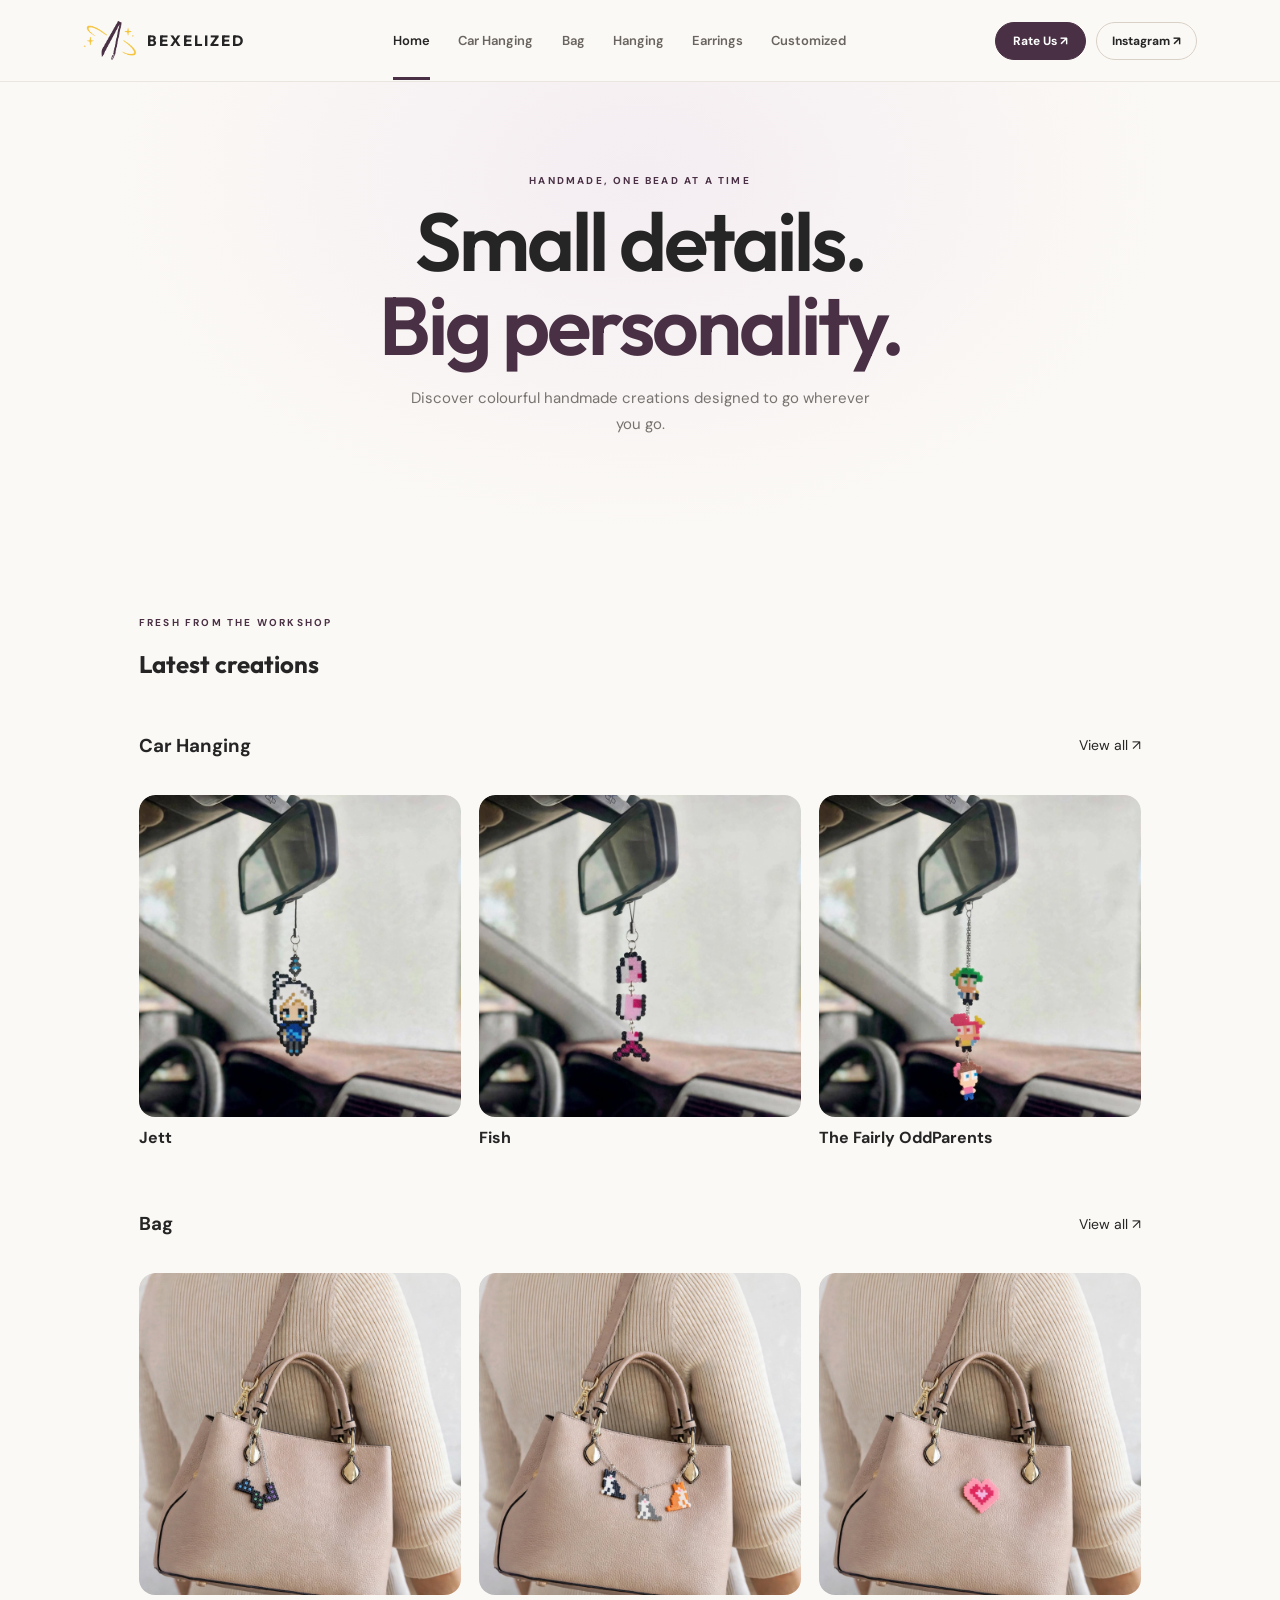
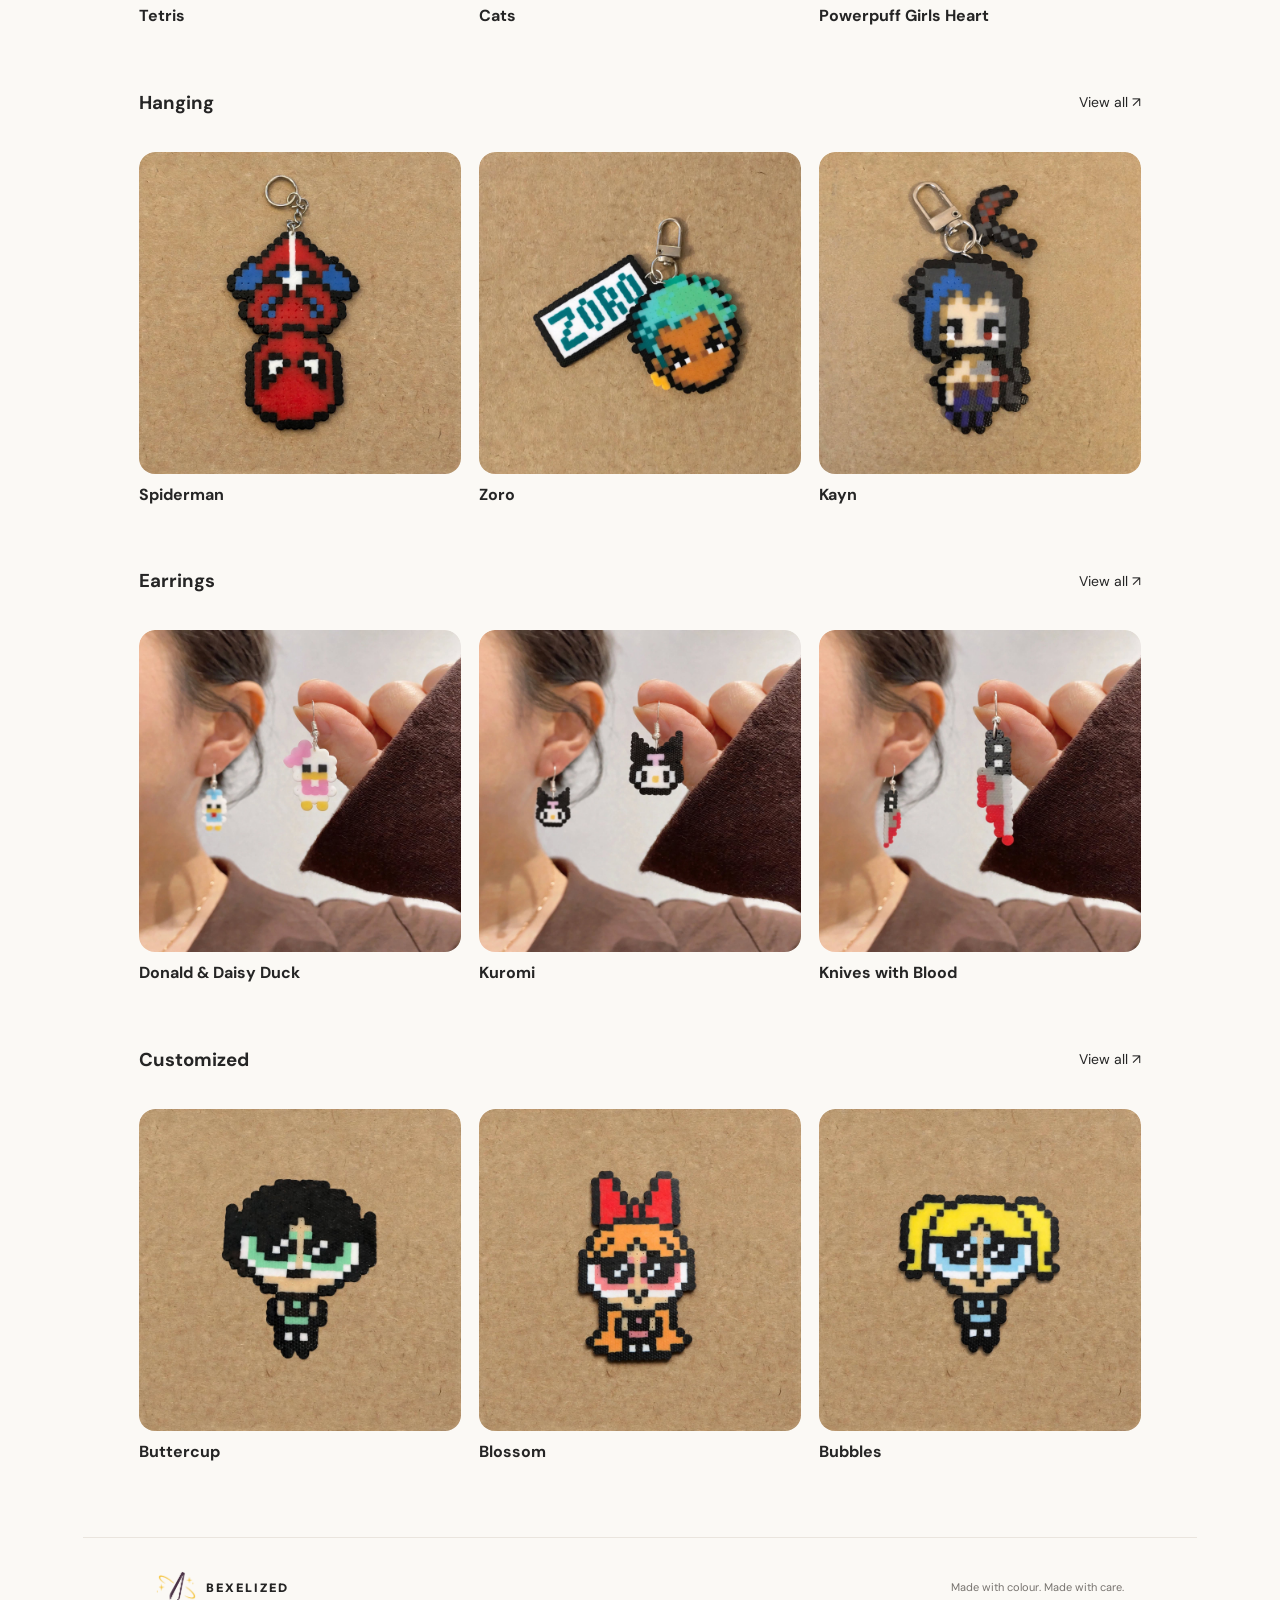
==== commit dbff5df3: "New color New logo" ====
--- a/index.html
+++ b/index.html
@@ -15,9 +15,10 @@
 </head>
 <body data-category="home">
   <header class="site-header">
-    <a class="brand" href="index.html" aria-label="Bexelized home">
-      <span class="brand-mark">b.</span><span>BEXELIZED</span>
-    </a>
+        <a class="brand" href="index.html" aria-label="Bexelized home">
+    <img src="images/logo.png" alt="Bexelized Logo">
+    <span>BEXELIZED</span>
+        </a>
     <button class="menu-toggle" aria-label="Open navigation" aria-expanded="false">☰</button>
     <nav class="main-nav" aria-label="Product categories">
       <a href="index.html" data-nav="home">Home</a>
@@ -75,7 +76,9 @@
 -->
 
   <footer class="site-footer">
-    <a class="brand footer-brand" href="index.html"><span class="brand-mark">b.</span><span>BEXELIZED</span></a>
+      <a class="brand footer-brand" href="index.html">
+      <img src="images/logo.png" alt="Bexelized Logo">
+      <span>BEXELIZED</span></a>
     <p>Made with colour. Made with care.</p>
   </footer>
 </body>
--- a/css/style.css
+++ b/css/style.css
@@ -4,7 +4,7 @@
   --muted: #77736f;
   --paper: #fbf9f5;
   --white: #fff;
-  --orange: #ff914d;
+  --accent: #493044;
   --line: #eae5de;
   --soft: #f4eee7;
 }
@@ -17,16 +17,16 @@
   border-bottom: 1px solid var(--line); position: sticky; top: 0; z-index: 10; backdrop-filter: blur(12px);
 }
 .brand { display: inline-flex; align-items: center; gap: 10px; font: 700 15px "Outfit", sans-serif; letter-spacing: 2px; white-space: nowrap; }
-.brand-mark { width: 34px; height: 34px; display: grid; place-items: center; background: var(--orange); color: white; border-radius: 11px 11px 11px 3px; font: 700 19px "Outfit", sans-serif; letter-spacing: -1px; }
+.brand-mark { width: 34px; height: 34px; display: grid; place-items: center; background: var(--accent); color: white; border-radius: 11px 11px 11px 3px; font: 700 19px "Outfit", sans-serif; letter-spacing: -1px; }
 .main-nav { display: flex; align-items: center; justify-content: center; gap: clamp(14px, 2.2vw, 32px); }
 .main-nav a { color: #69645f; font-size: 13px; font-weight: 600; padding: 31px 0 28px; border-bottom: 3px solid transparent; transition: .2s; white-space: nowrap; }
-.main-nav a:hover, .main-nav a.active { color: var(--ink); border-color: var(--orange); }
+.main-nav a:hover, .main-nav a.active { color: var(--ink); border-color: var(--accent); }
 .instagram-link { font-size: 12px; font-weight: 700; border: 1px solid #d9d0c6; border-radius: 30px; padding: 10px 15px; white-space: nowrap; }
 .instagram-link:hover { background: var(--ink); border-color: var(--ink); color: white; }
 .menu-toggle { display: none; border: 0; background: none; font-size: 24px; cursor: pointer; }
 main { width: min(1120px, 87%); margin: 0 auto; }
 .intro { text-align: center; padding: 76px 0 62px; }
-.eyebrow { margin: 0 0 12px; color: #c77945; font-size: 10px; font-weight: 700; letter-spacing: 2.2px; }
+.eyebrow { margin: 0 0 12px; color: #493044; font-size: 10px; font-weight: 700; letter-spacing: 2.2px; }
 h1, h2 { font-family: "Outfit", sans-serif; }
 .intro h1 { margin: 0; font-size: clamp(42px, 6vw, 66px); font-weight: 600; letter-spacing: -2.5px; }
 .intro-copy { margin: 14px 0 0; color: var(--muted); font-size: 15px; }
@@ -36,7 +36,7 @@
 .result-count { color: var(--muted); font-size: 12px; margin: 0 0 4px; }
 .filters { display: flex; flex-wrap: wrap; gap: 9px; padding: 25px 0 30px; }
 .filter-button { border: 1px solid #e5ded5; background: transparent; color: #68625c; border-radius: 30px; padding: 10px 18px; font: 600 12px "DM Sans", sans-serif; cursor: pointer; transition: .2s; }
-.filter-button:hover { border-color: var(--orange); color: var(--ink); }
+.filter-button:hover { border-color: var(--accent); color: var(--ink); }
 .filter-button.active { background: var(--ink); border-color: var(--ink); color: white; }
 .product-grid { display: grid; grid-template-columns: repeat(3, minmax(0, 1fr)); gap: 28px 22px; }
 .product-card { min-width: 0; }
@@ -49,11 +49,11 @@
 .product-tag { color: #8b8177; background: #f0ebe4; border-radius: 20px; padding: 5px 9px; font-size: 9px; font-weight: 700; text-transform: uppercase; letter-spacing: .7px; white-space: nowrap; }
 .empty-state { text-align: center; color: var(--muted); padding: 55px 10px; }
 .order-note { margin: 0 0 76px; padding: 28px 32px; display: flex; align-items: center; gap: 20px; background: #f2e9df; border-radius: 17px; }
-.order-sparkle { color: #d47c43; font-size: 30px; }
+.order-sparkle { color: #493044; font-size: 30px; }
 .order-note h2 { margin: 0 0 5px; font-size: 20px; }
 .order-note p { margin: 0; color: #756c64; font-size: 13px; }
 .dm-button { margin-left: auto; flex-shrink: 0; padding: 12px 19px; background: var(--ink); color: white; border-radius: 30px; font-size: 12px; font-weight: 700; }
-.dm-button:hover { background: #c77945; }
+.dm-button:hover { background: #493044; }
 .site-footer { min-height: 100px; padding: 25px 6.5%; border-top: 1px solid var(--line); display: flex; align-items: center; justify-content: space-between; }
 .footer-brand { font-size: 12px; }
 .footer-brand .brand-mark { width: 29px; height: 29px; font-size: 16px; }
@@ -93,9 +93,9 @@
 .survey-link {
   font-size: 12px;
   font-weight: 700;
-  background: var(--orange);
+  background: var(--accent);
   color: white;
-  border: 1px solid var(--orange);
+  border: 1px solid var(--accent);
   border-radius: 30px;
   padding: 10px 17px;
   white-space: nowrap;
@@ -137,9 +137,9 @@
 }
 /* Home page */
 .home-main { width: min(1180px, 87%); }
-.home-hero { text-align: center; padding: 92px 15px 88px; background: radial-gradient(ellipse at 50% 20%, #fff1e4 0, rgba(255,241,228,0) 68%); }
+.home-hero { text-align: center; padding: 92px 15px 88px; background: radial-gradient(ellipse at 50% 20%, #f4edf2 0, rgba(244,237,242,0) 68%); }
 .home-hero h1 { margin: 0; font: 600 clamp(48px, 7vw, 82px)/1.02 "Outfit", sans-serif; letter-spacing: -3px; }
-.home-hero h1 span { color: #d77c43; }
+.home-hero h1 span { color: #493044; }
 .home-hero .intro-copy { max-width: 480px; margin: 20px auto 26px; line-height: 1.7; }
 .hero-button { display: inline-block; margin: 0; }
 .home-catalog { padding: 34px 0 88px; scroll-margin-top: 100px; }
@@ -150,7 +150,7 @@
 .event-card img { display: block; width: 100%; aspect-ratio: 4 / 3; object-fit: cover; border-radius: 15px; background: #f0e9df; }
 .event-card h3 { margin: 13px 2px 5px; font: 600 16px "Outfit", sans-serif; }
 .event-card p { margin: 0 2px; color: var(--muted); font-size: 12px; line-height: 1.6; }
-.event-image-placeholder { aspect-ratio: 4 / 3; display: grid; place-items: center; border-radius: 15px; background: linear-gradient(135deg,#f8e8d9,#e9f0e9); color: #c77945; font-size: 52px; }
+.event-image-placeholder { aspect-ratio: 4 / 3; display: grid; place-items: center; border-radius: 15px; background: linear-gradient(135deg,#eee4eb,#e9f0e9); color: #493044; font-size: 52px; }
 .event-placeholder code { background: #f0ebe4; padding: 2px 5px; border-radius: 4px; }
 @media (max-width: 900px) { .event-gallery { grid-template-columns: repeat(2,minmax(0,1fr)); } }
 @media (max-width: 640px) {
@@ -261,3 +261,16 @@
     scroll-snap-align: start;
   }
 }
+
+.brand img {
+  height: 42px;
+  width: auto;
+  max-width: 160px;
+  object-fit: contain;
+  display: block;
+}
+
+.footer-brand img {
+  height: 32px;
+  max-width: 130px;
+}
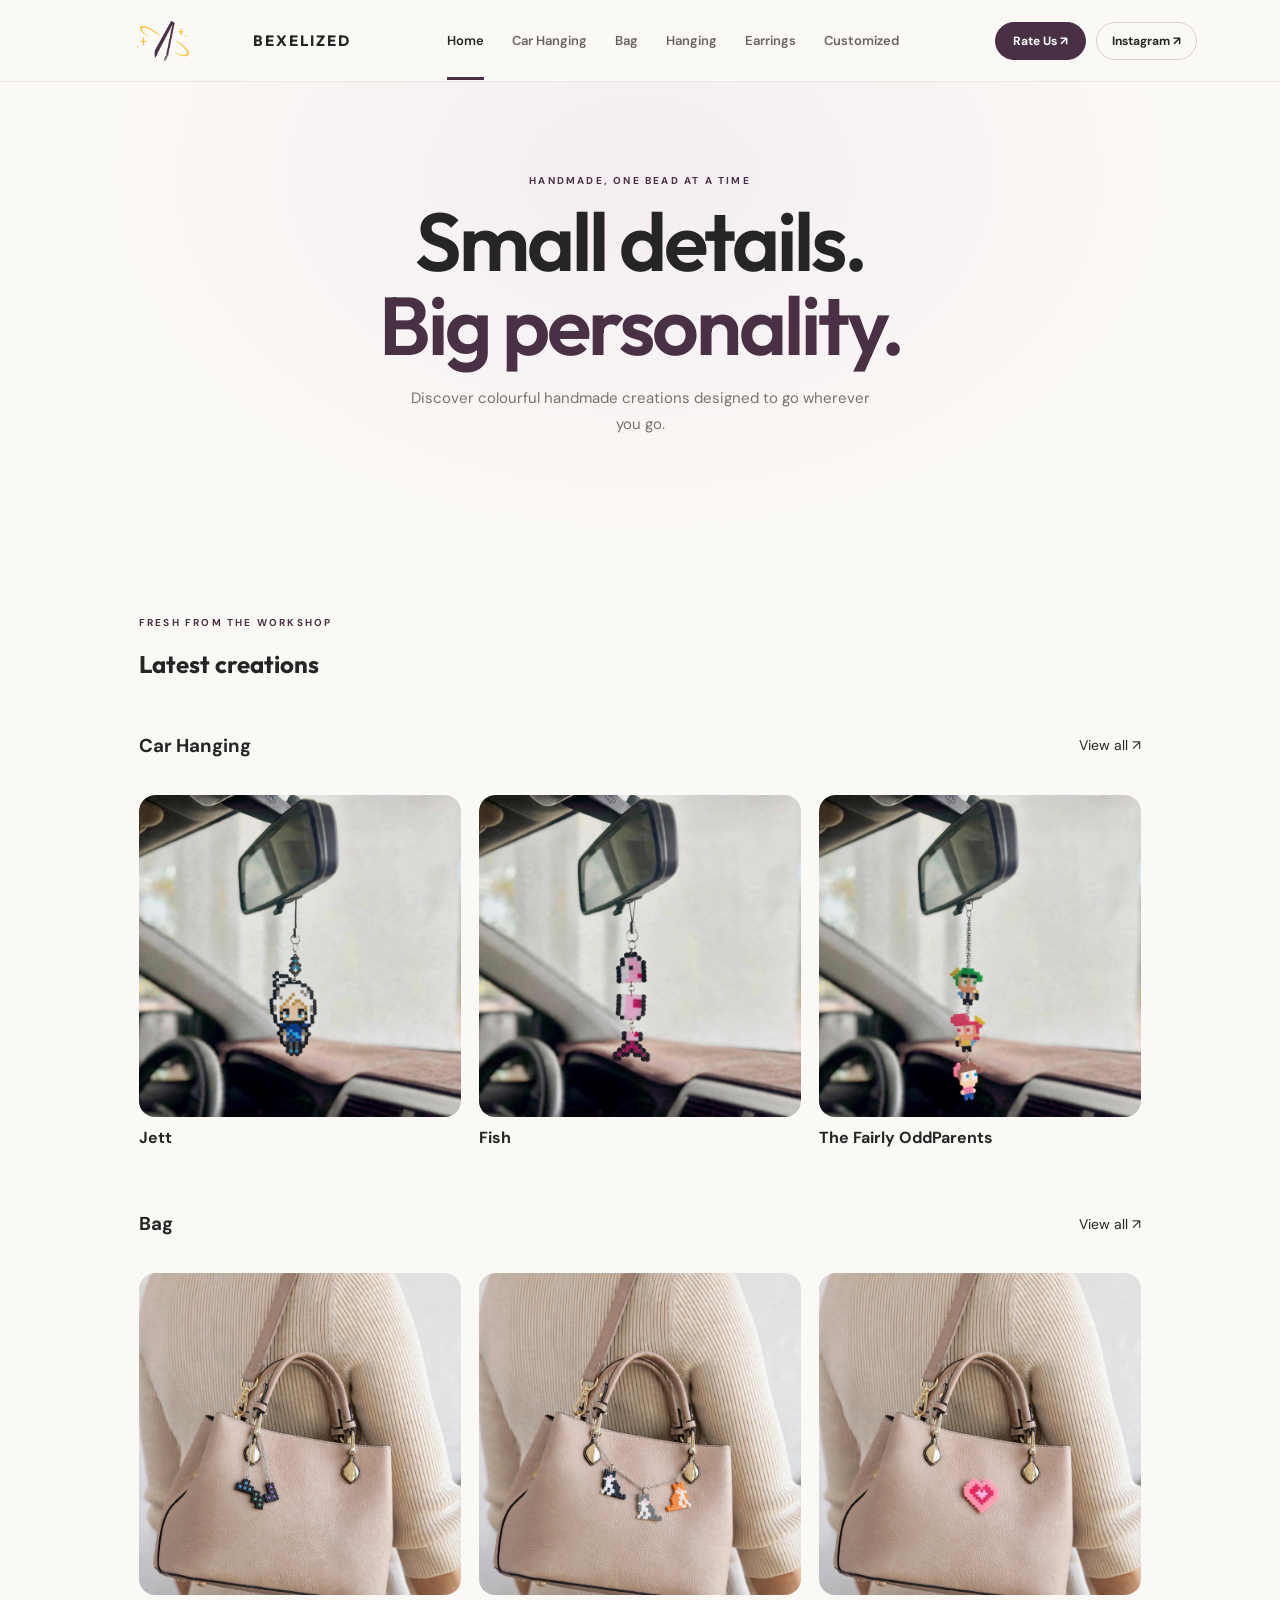
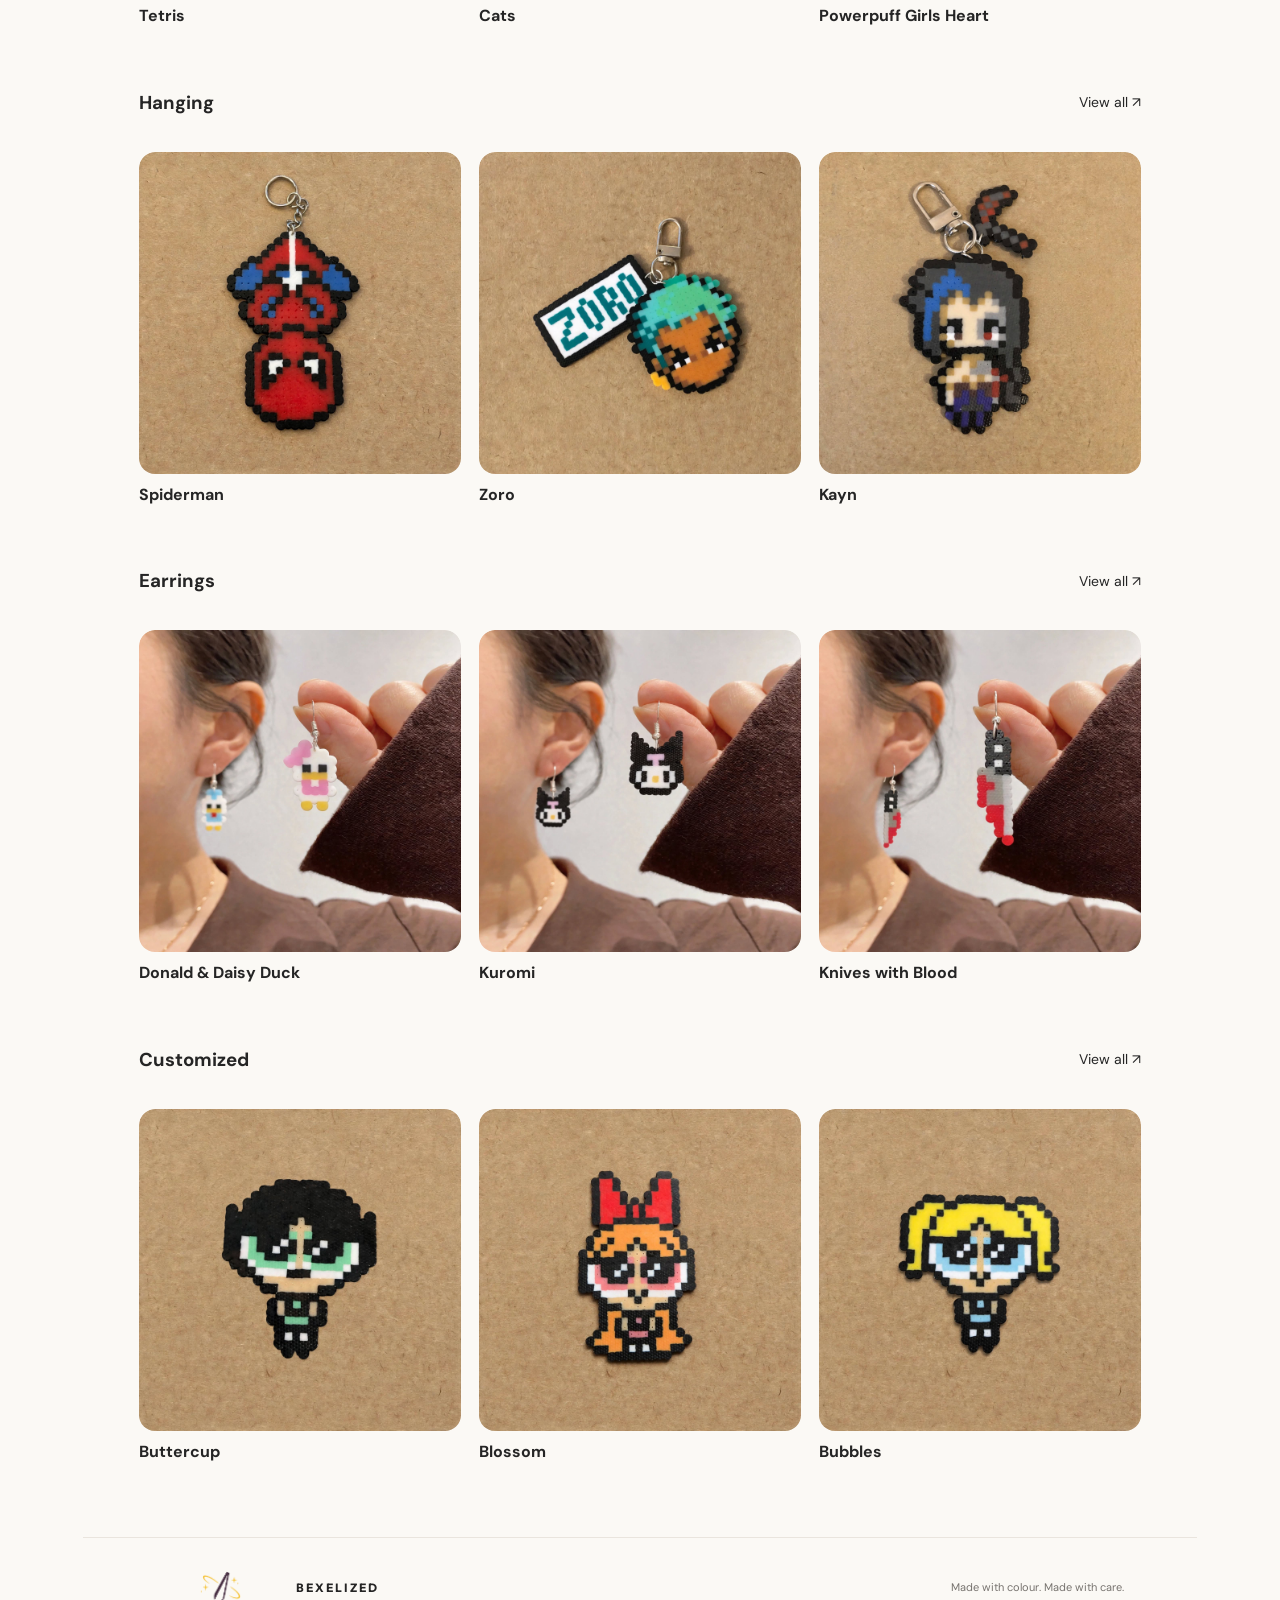
==== commit b43cde2c: ":P" ====
--- a/index.html
+++ b/index.html
@@ -8,7 +8,7 @@
   <link rel="preconnect" href="https://fonts.googleapis.com">
   <link rel="preconnect" href="https://fonts.gstatic.com" crossorigin>
   <link href="https://fonts.googleapis.com/css2?family=DM+Sans:wght@400;500;600;700&family=Outfit:wght@400;500;600;700&display=swap" rel="stylesheet">
-  <link rel="stylesheet" href="css/style.css">
+  <link rel="stylesheet" href="css/style.css?v=2">
   <link rel="icon" href="data:image/svg+xml,<svg xmlns=%22http://www.w3.org/2000/svg%22 viewBox=%220 0 100 100%22><text y=%22.9em%22 font-size=%2290%22>✨</text></svg>">
   <script src="js/products.js" defer></script>
   <script src="js/app.js" defer></script>
--- a/css/style.css
+++ b/css/style.css
@@ -262,15 +262,22 @@
   }
 }
 
-.brand img {
-  height: 42px;
-  width: auto;
-  max-width: 160px;
-  object-fit: contain;
-  display: block;
-}
-
-.footer-brand img {
-  height: 32px;
-  max-width: 130px;
+/* Logo size fix */
+.site-header a.brand > img {
+    width: 160px !important;
+    height: 42px !important;
+    max-width: 160px !important;
+    max-height: 42px !important;
+    object-fit: contain;
+    display: block;
+    flex-shrink: 0;
+}
+
+.site-footer a.brand > img {
+    width: 130px !important;
+    height: 32px !important;
+    max-width: 130px !important;
+    max-height: 32px !important;
+    object-fit: contain;
+    display: block;
 }
